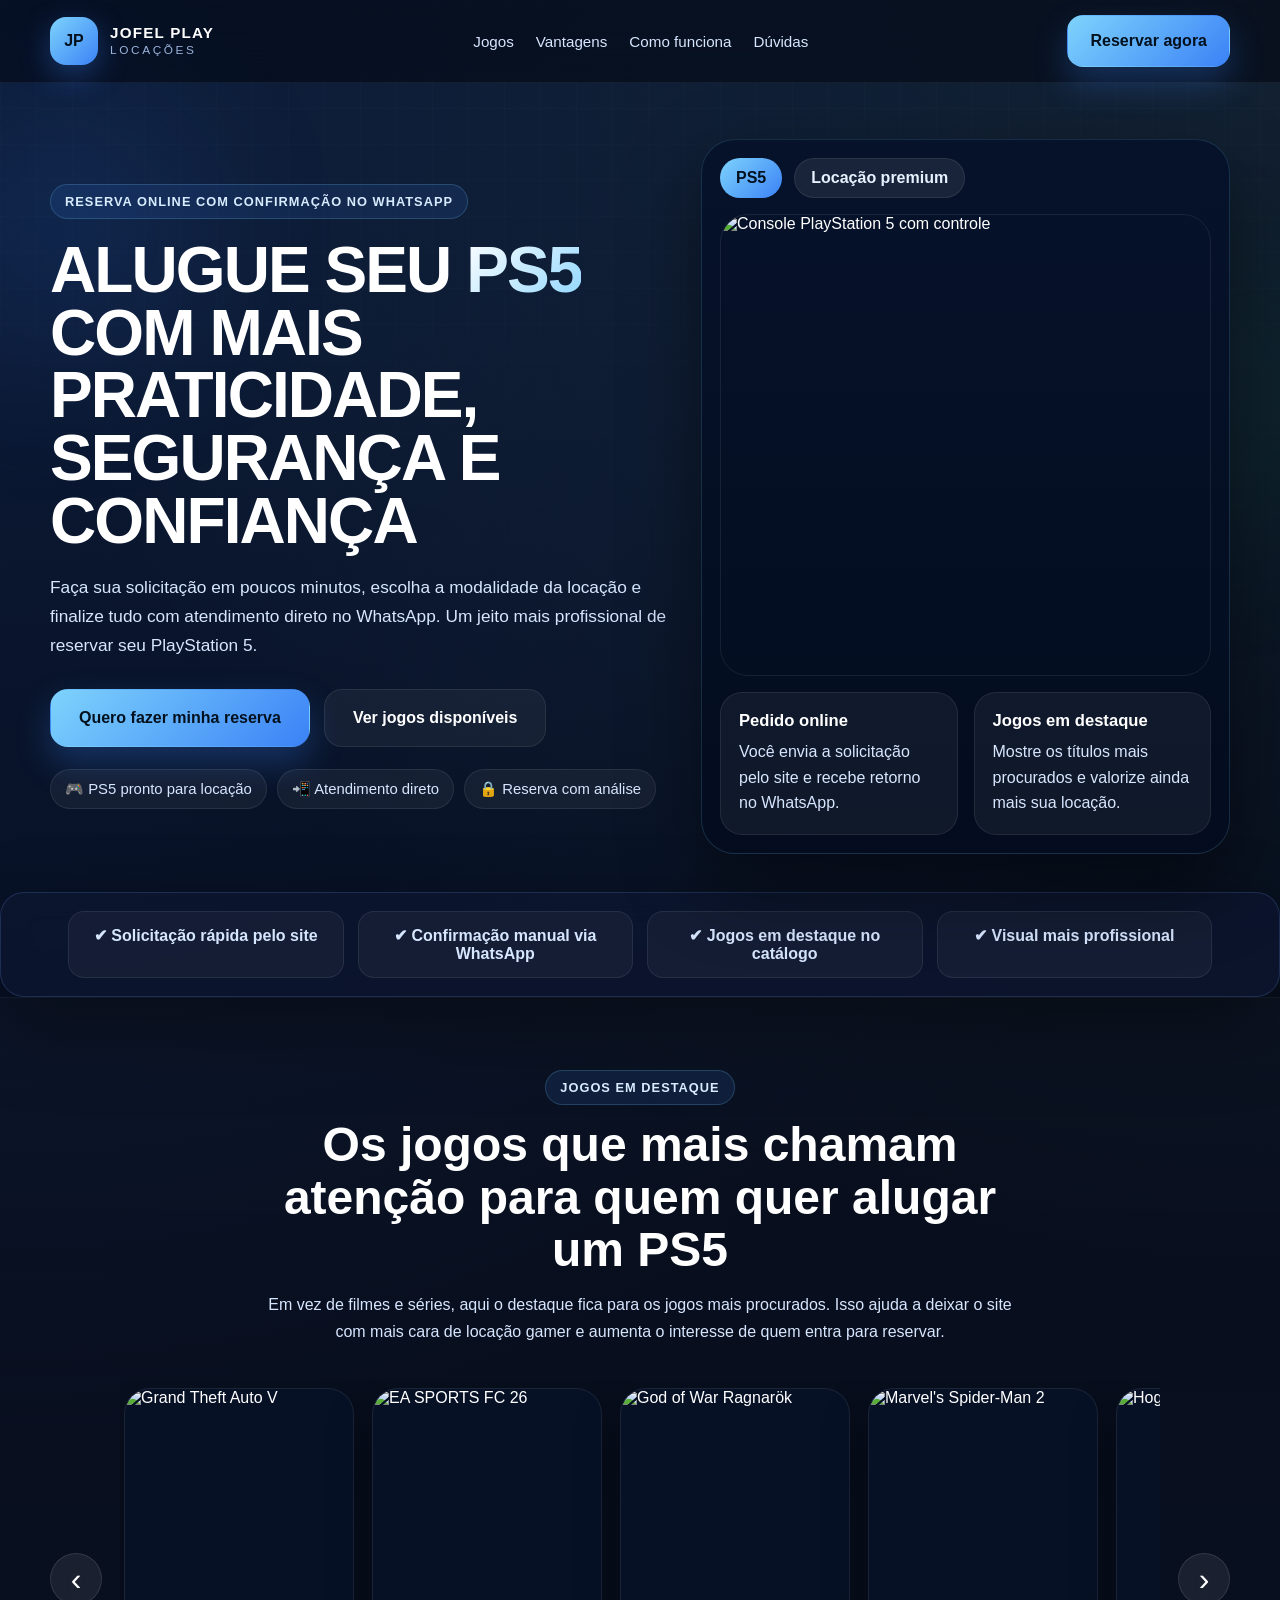
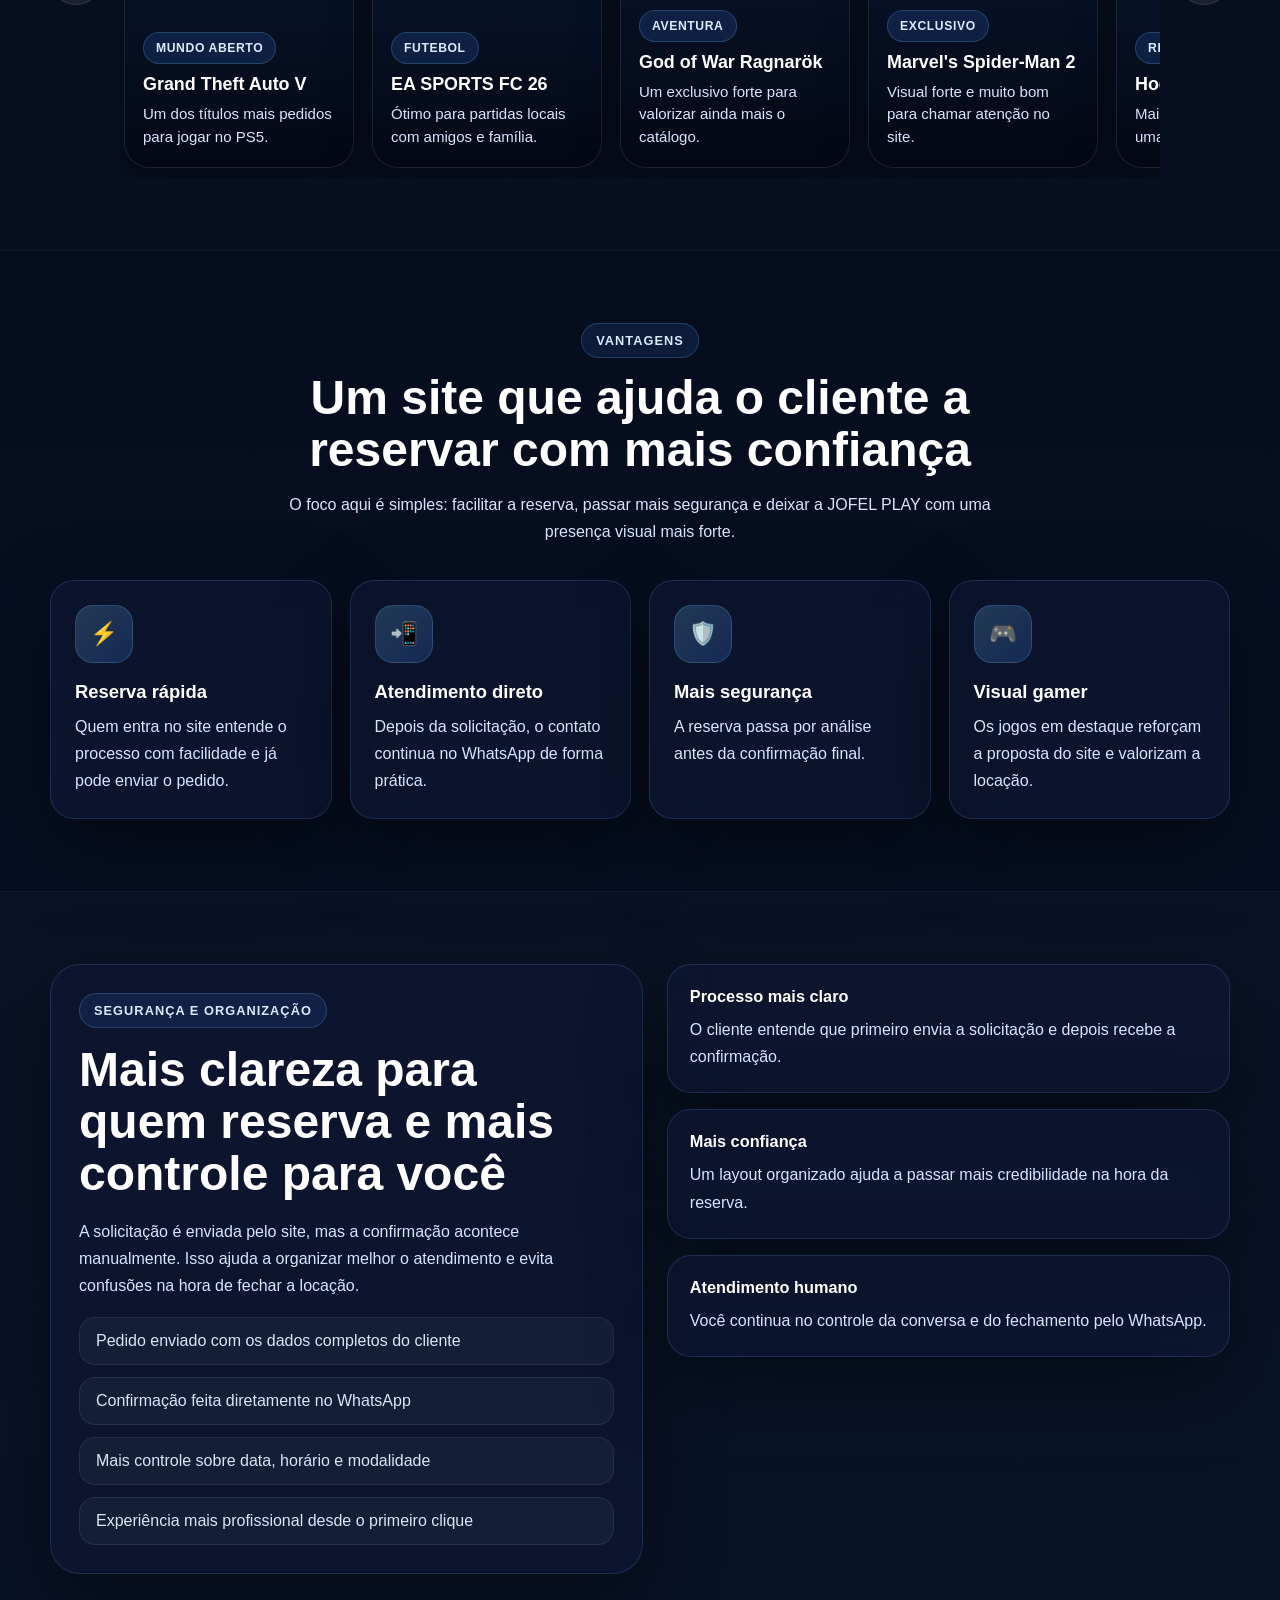
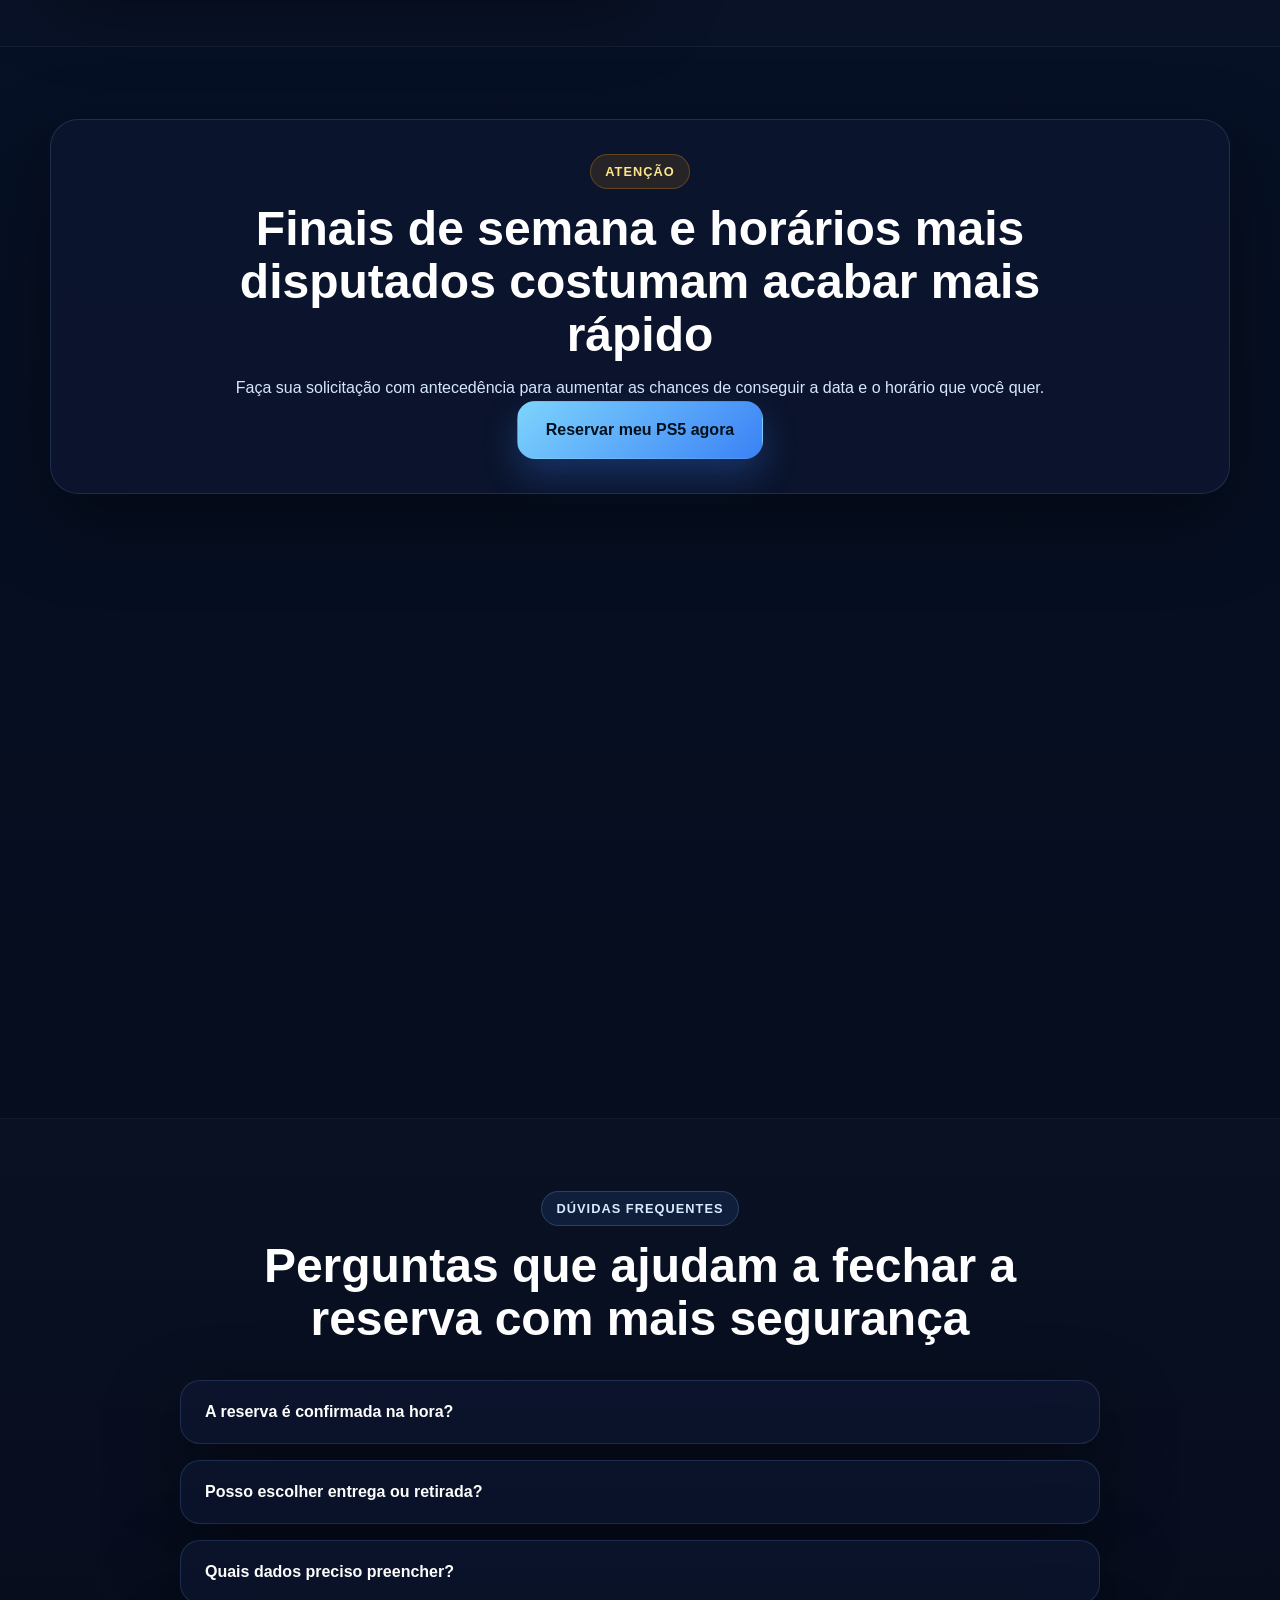
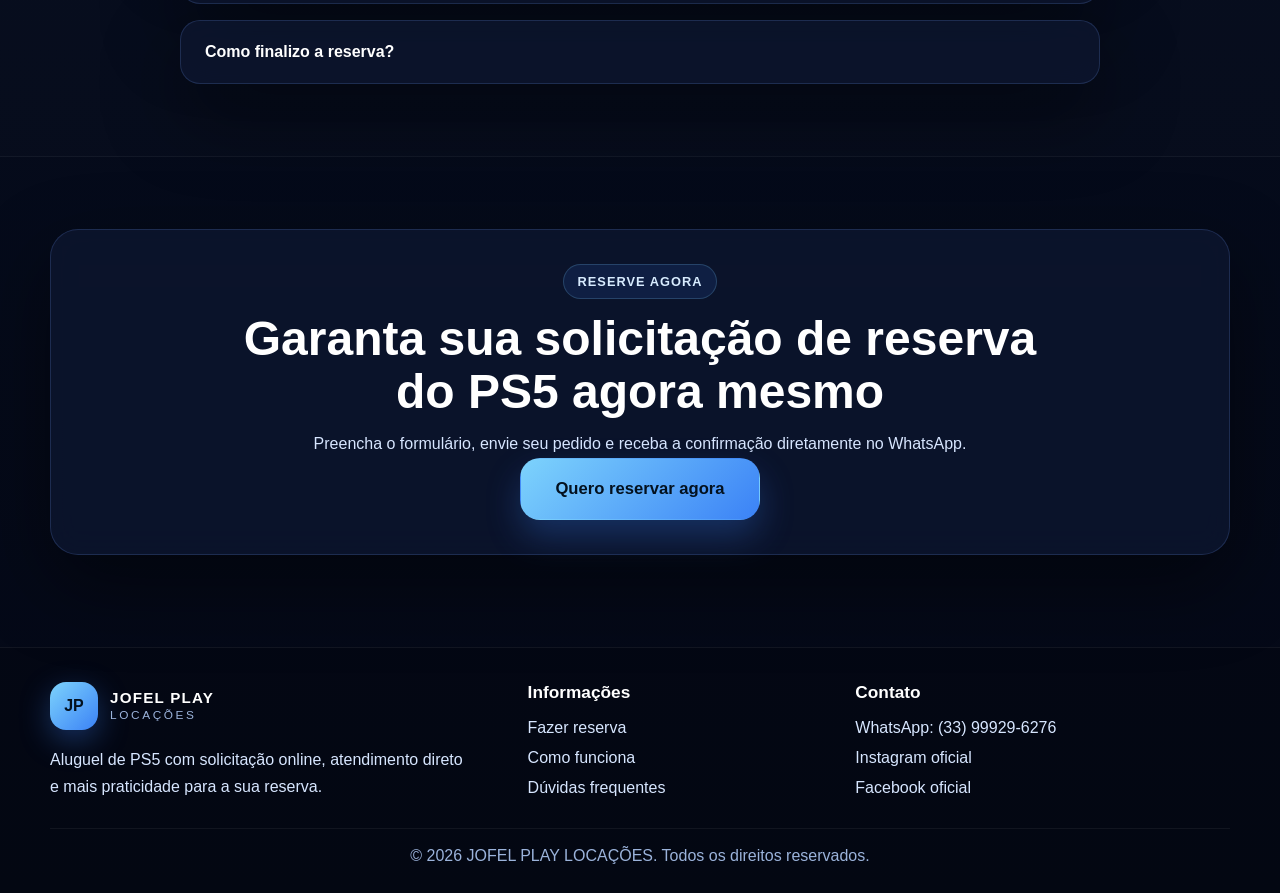
==== index.html @ 32a9d4a8 "Add files via upload" ====
<!DOCTYPE html>
<html lang="pt-BR">
<head>
  <meta charset="UTF-8" />
  <meta name="viewport" content="width=device-width, initial-scale=1.0" />
  <title>JOFEL PLAY LOCAÇÕES | Reserva de PS5</title>
  <meta
    name="description"
    content="Reserve seu PS5 com a JOFEL PLAY LOCAÇÕES. Solicite online, receba confirmação pelo WhatsApp e escolha entre retirada ou entrega."
  />
  <link rel="stylesheet" href="style.css" />
</head>
<body class="site-body">
  <div class="bg-orb orb-1"></div>
  <div class="bg-orb orb-2"></div>
  <div class="bg-grid"></div>

  <header class="topbar">
    <div class="container topbar-inner">
      <a href="index.html" class="brand">
        <span class="brand-badge">JP</span>
        <span class="brand-text">
          <strong>JOFEL PLAY</strong>
          <small>LOCAÇÕES</small>
        </span>
      </a>

      <nav class="nav-desktop">
        <a href="#jogos">Jogos</a>
        <a href="#vantagens">Vantagens</a>
        <a href="#como-funciona">Como funciona</a>
        <a href="#duvidas">Dúvidas</a>
      </nav>

      <a href="reserva.html" class="btn btn-primary">Reservar agora</a>
    </div>
  </header>

  <main>
    <section class="hero-section hero-clean">
      <div class="container hero-grid clean-hero-grid">
        <div class="hero-copy reveal">
          <span class="pill">Reserva online com confirmação no WhatsApp</span>
          <h1>ALUGUE SEU <span>PS5</span> COM MAIS PRATICIDADE, SEGURANÇA E CONFIANÇA</h1>
          <p class="hero-description">
            Faça sua solicitação em poucos minutos, escolha a modalidade da locação e finalize tudo com atendimento direto no WhatsApp.
            Um jeito mais profissional de reservar seu PlayStation 5.
          </p>

          <div class="hero-actions">
            <a href="reserva.html" class="btn btn-primary btn-lg">Quero fazer minha reserva</a>
            <a href="#jogos" class="btn btn-secondary btn-lg">Ver jogos disponíveis</a>
          </div>

          <div class="hero-mini-trust">
            <span>🎮 PS5 pronto para locação</span>
            <span>📲 Atendimento direto</span>
            <span>🔒 Reserva com análise</span>
          </div>
        </div>

        <div class="hero-visual reveal">
          <div class="hero-real-card">
            <div class="hero-real-card-header">
              <span class="hero-chip">PS5</span>
              <span class="hero-chip hero-chip-soft">Locação premium</span>
            </div>

            <div class="hero-real-media">
              <img
                src="https://images.unsplash.com/photo-1606813907291-d86efa9b94db?auto=format&fit=crop&w=1200&q=80"
                alt="Console PlayStation 5 com controle"
              />
            </div>

            <div class="hero-real-footer">
              <div class="mini-info-card">
                <strong>Pedido online</strong>
                <p>Você envia a solicitação pelo site e recebe retorno no WhatsApp.</p>
              </div>
              <div class="mini-info-card">
                <strong>Jogos em destaque</strong>
                <p>Mostre os títulos mais procurados e valorize ainda mais sua locação.</p>
              </div>
            </div>
          </div>
        </div>
      </div>
    </section>

    <section class="trust-bar reveal">
      <div class="container trust-bar-grid">
        <div class="trust-item">✔ Solicitação rápida pelo site</div>
        <div class="trust-item">✔ Confirmação manual via WhatsApp</div>
        <div class="trust-item">✔ Jogos em destaque no catálogo</div>
        <div class="trust-item">✔ Visual mais profissional</div>
      </div>
    </section>

    <section id="jogos" class="section section-dark games-section">
      <div class="container">
        <div class="section-heading reveal catalog-heading">
          <span class="section-tag">Jogos em destaque</span>
          <h2>Os jogos que mais chamam atenção para quem quer alugar um PS5</h2>
          <p>
            Em vez de filmes e séries, aqui o destaque fica para os jogos mais procurados.
            Isso ajuda a deixar o site com mais cara de locação gamer e aumenta o interesse de quem entra para reservar.
          </p>
        </div>

        <div class="games-carousel reveal">
          <button class="carousel-btn prev" type="button" aria-label="Voltar jogos">‹</button>

          <div class="games-track" id="gamesTrack">
            <article class="game-poster-card">
              <img src="https://image.api.playstation.com/vulcan/ap/rnd/202203/1515/3kJiTxldWTL5rv0DuTL6xxv9.jpg" alt="Grand Theft Auto V" />
              <div class="poster-overlay">
                <span class="poster-tag">Mundo aberto</span>
                <h3>Grand Theft Auto V</h3>
                <p>Um dos títulos mais pedidos para jogar no PS5.</p>
              </div>
            </article>

            <article class="game-poster-card">
              <img src="https://image.api.playstation.com/vulcan/ap/rnd/202507/1617/c0de16eeac11db63d8bc70226d53f746cd36845995551211.jpg" alt="EA SPORTS FC 26" />
              <div class="poster-overlay">
                <span class="poster-tag">Futebol</span>
                <h3>EA SPORTS FC 26</h3>
                <p>Ótimo para partidas locais com amigos e família.</p>
              </div>
            </article>

            <article class="game-poster-card">
              <img src="https://image.api.playstation.com/vulcan/ap/rnd/202503/2016/9c66234099a4c6dc39a12c4101746f7dc9d87babbca5efe4.jpg" alt="God of War Ragnarök" />
              <div class="poster-overlay">
                <span class="poster-tag">Aventura</span>
                <h3>God of War Ragnarök</h3>
                <p>Um exclusivo forte para valorizar ainda mais o catálogo.</p>
              </div>
            </article>

            <article class="game-poster-card">
              <img src="https://image.api.playstation.com/vulcan/ap/rnd/202308/0718/21b32023d0332afe6f2fa5ae74d66ceea4fa82212922135a.jpg" alt="Marvel's Spider-Man 2" />
              <div class="poster-overlay">
                <span class="poster-tag">Exclusivo</span>
                <h3>Marvel's Spider-Man 2</h3>
                <p>Visual forte e muito bom para chamar atenção no site.</p>
              </div>
            </article>

            <article class="game-poster-card">
              <img src="https://image.api.playstation.com/vulcan/ap/rnd/202208/0921/XwlZSgRh83BCWcSMIjfTyeoF.jpg" alt="Hogwarts Legacy" />
              <div class="poster-overlay">
                <span class="poster-tag">RPG</span>
                <h3>Hogwarts Legacy</h3>
                <p>Mais variedade para mostrar uma experiência completa.</p>
              </div>
            </article>
          </div>

          <button class="carousel-btn next" type="button" aria-label="Avançar jogos">›</button>
        </div>
      </div>
    </section>

    <section id="vantagens" class="section">
      <div class="container">
        <div class="section-heading reveal">
          <span class="section-tag">Vantagens</span>
          <h2>Um site que ajuda o cliente a reservar com mais confiança</h2>
          <p>
            O foco aqui é simples: facilitar a reserva, passar mais segurança e deixar a JOFEL PLAY com uma presença visual mais forte.
          </p>
        </div>

        <div class="cards-grid four-cols">
          <article class="feature-card reveal">
            <div class="icon-wrap">⚡</div>
            <h3>Reserva rápida</h3>
            <p>Quem entra no site entende o processo com facilidade e já pode enviar o pedido.</p>
          </article>

          <article class="feature-card reveal">
            <div class="icon-wrap">📲</div>
            <h3>Atendimento direto</h3>
            <p>Depois da solicitação, o contato continua no WhatsApp de forma prática.</p>
          </article>

          <article class="feature-card reveal">
            <div class="icon-wrap">🛡️</div>
            <h3>Mais segurança</h3>
            <p>A reserva passa por análise antes da confirmação final.</p>
          </article>

          <article class="feature-card reveal">
            <div class="icon-wrap">🎮</div>
            <h3>Visual gamer</h3>
            <p>Os jogos em destaque reforçam a proposta do site e valorizam a locação.</p>
          </article>
        </div>
      </div>
    </section>

    <section id="seguranca" class="section section-dark">
      <div class="container security-layout">
        <div class="security-copy reveal">
          <span class="section-tag">Segurança e organização</span>
          <h2>Mais clareza para quem reserva e mais controle para você</h2>
          <p>
            A solicitação é enviada pelo site, mas a confirmação acontece manualmente. Isso ajuda a organizar melhor o atendimento e evita confusões na hora de fechar a locação.
          </p>

          <ul class="security-list">
            <li>Pedido enviado com os dados completos do cliente</li>
            <li>Confirmação feita diretamente no WhatsApp</li>
            <li>Mais controle sobre data, horário e modalidade</li>
            <li>Experiência mais profissional desde o primeiro clique</li>
          </ul>
        </div>

        <div class="security-cards reveal">
          <article class="glass-card">
            <strong>Processo mais claro</strong>
            <p>O cliente entende que primeiro envia a solicitação e depois recebe a confirmação.</p>
          </article>

          <article class="glass-card">
            <strong>Mais confiança</strong>
            <p>Um layout organizado ajuda a passar mais credibilidade na hora da reserva.</p>
          </article>

          <article class="glass-card">
            <strong>Atendimento humano</strong>
            <p>Você continua no controle da conversa e do fechamento pelo WhatsApp.</p>
          </article>
        </div>
      </div>
    </section>

    <section class="section">
      <div class="container">
        <div class="urgent-banner reveal">
          <span class="section-tag warning-tag">Atenção</span>
          <h2>Finais de semana e horários mais disputados costumam acabar mais rápido</h2>
          <p>
            Faça sua solicitação com antecedência para aumentar as chances de conseguir a data e o horário que você quer.
          </p>
          <a href="reserva.html" class="btn btn-primary btn-lg">Reservar meu PS5 agora</a>
        </div>
      </div>
    </section>

    <section id="como-funciona" class="section">
      <div class="container">
        <div class="section-heading reveal">
          <span class="section-tag">Como funciona</span>
          <h2>Sua reserva em 4 passos</h2>
          <p>
            Um fluxo simples para o cliente e mais organizado para o seu atendimento.
          </p>
        </div>

        <div class="steps-grid">
          <article class="step-card reveal">
            <span class="step-number">1</span>
            <h3>Preencha a solicitação</h3>
            <p>Informe seus dados, escolha a data e selecione a modalidade da locação.</p>
          </article>

          <article class="step-card reveal">
            <span class="step-number">2</span>
            <h3>Envie pelo site</h3>
            <p>O pedido é preparado com tudo organizado para seguir para o WhatsApp.</p>
          </article>

          <article class="step-card reveal">
            <span class="step-number">3</span>
            <h3>Receba a confirmação</h3>
            <p>A JOFEL PLAY analisa a disponibilidade e confirma os detalhes com você.</p>
          </article>

          <article class="step-card reveal">
            <span class="step-number">4</span>
            <h3>Pronto para jogar</h3>
            <p>Com tudo alinhado, é só combinar a retirada ou entrega e curtir o PS5.</p>
          </article>
        </div>
      </div>
    </section>

    <section id="duvidas" class="section section-dark">
      <div class="container">
        <div class="section-heading reveal">
          <span class="section-tag">Dúvidas frequentes</span>
          <h2>Perguntas que ajudam a fechar a reserva com mais segurança</h2>
        </div>

        <div class="faq-list">
          <details class="faq-item reveal">
            <summary>A reserva é confirmada na hora?</summary>
            <p>Não. Primeiro o pedido é enviado e depois a confirmação é feita pela JOFEL PLAY no WhatsApp.</p>
          </details>

          <details class="faq-item reveal">
            <summary>Posso escolher entrega ou retirada?</summary>
            <p>Sim. Na solicitação você informa a forma de recebimento desejada.</p>
          </details>

          <details class="faq-item reveal">
            <summary>Quais dados preciso preencher?</summary>
            <p>Você informa seus dados para identificação, organização da locação e confirmação do pedido.</p>
          </details>

          <details class="faq-item reveal">
            <summary>Como finalizo a reserva?</summary>
            <p>Depois de enviar o formulário, o atendimento continua pelo WhatsApp para alinhar tudo com você.</p>
          </details>
        </div>
      </div>
    </section>

    <section class="section">
      <div class="container">
        <div class="final-cta reveal">
          <span class="section-tag">Reserve agora</span>
          <h2>Garanta sua solicitação de reserva do PS5 agora mesmo</h2>
          <p>
            Preencha o formulário, envie seu pedido e receba a confirmação diretamente no WhatsApp.
          </p>
          <a href="reserva.html" class="btn btn-primary btn-xl">Quero reservar agora</a>
        </div>
      </div>
    </section>
  </main>

  <footer class="site-footer">
    <div class="container footer-grid">
      <div>
        <a href="index.html" class="brand footer-brand">
          <span class="brand-badge">JP</span>
          <span class="brand-text">
            <strong>JOFEL PLAY</strong>
            <small>LOCAÇÕES</small>
          </span>
        </a>
        <p class="footer-copy">Aluguel de PS5 com solicitação online, atendimento direto e mais praticidade para a sua reserva.</p>
      </div>

      <div>
        <h3>Informações</h3>
        <ul class="footer-links">
          <li><a href="reserva.html">Fazer reserva</a></li>
          <li><a href="#como-funciona">Como funciona</a></li>
          <li><a href="#duvidas">Dúvidas frequentes</a></li>
        </ul>
      </div>

      <div>
        <h3>Contato</h3>
        <ul class="footer-links">
          <li><a href="https://wa.me/5533999296276" target="_blank" rel="noopener noreferrer">WhatsApp: (33) 99929-6276</a></li>
          <li><a href="https://www.instagram.com/jofelplay/" target="_blank" rel="noopener noreferrer">Instagram oficial</a></li>
          <li><a href="https://www.facebook.com/profile.php?id=61575388936324" target="_blank" rel="noopener noreferrer">Facebook oficial</a></li>
        </ul>
      </div>
    </div>

    <div class="container footer-bottom">
      <p>© 2026 JOFEL PLAY LOCAÇÕES. Todos os direitos reservados.</p>
    </div>
  </footer>

  <script src="script.js"></script>
</body>
</html>
---- style.css ----
* {
  margin: 0;
  padding: 0;
  box-sizing: border-box;
}

:root {
  --bg-main: #040816;
  --bg-2: #071126;
  --bg-3: #0d1730;
  --card: rgba(13, 23, 48, 0.78);
  --card-strong: rgba(14, 25, 52, 0.94);
  --card-soft: rgba(255, 255, 255, 0.05);
  --stroke: rgba(115, 163, 255, 0.18);
  --stroke-2: rgba(255, 255, 255, 0.08);
  --text: #ffffff;
  --text-soft: #d7e6ff;
  --text-muted: #9bb3db;
  --blue-1: #7dd3fc;
  --blue-2: #3b82f6;
  --blue-3: #1d4ed8;
  --blue-4: #60a5fa;
  --warning: #f59e0b;
  --success: #22c55e;
  --shadow-lg: 0 30px 80px rgba(0, 0, 0, 0.45);
  --shadow-md: 0 16px 40px rgba(0, 0, 0, 0.32);
  --radius-xl: 30px;
  --radius-lg: 24px;
  --radius-md: 18px;
  --radius-sm: 14px;
  --container: 1180px;
}

html {
  scroll-behavior: smooth;
}

body {
  font-family: Arial, Helvetica, sans-serif;
  color: var(--text);
  background:
    radial-gradient(circle at top left, rgba(59, 130, 246, 0.18), transparent 25%),
    radial-gradient(circle at top right, rgba(125, 211, 252, 0.12), transparent 22%),
    linear-gradient(180deg, #030712 0%, #071126 55%, #040816 100%);
  min-height: 100vh;
  overflow-x: hidden;
}

.site-body {
  position: relative;
}

img {
  max-width: 100%;
  display: block;
}

a {
  text-decoration: none;
  color: inherit;
}

button,
input,
select,
textarea {
  font: inherit;
}

.container {
  width: min(var(--container), calc(100% - 32px));
  margin: 0 auto;
  position: relative;
  z-index: 2;
}

.bg-grid {
  position: fixed;
  inset: 0;
  background-image:
    linear-gradient(rgba(255, 255, 255, 0.02) 1px, transparent 1px),
    linear-gradient(90deg, rgba(255, 255, 255, 0.02) 1px, transparent 1px);
  background-size: 36px 36px;
  mask-image: linear-gradient(180deg, rgba(0, 0, 0, 0.8), transparent);
  pointer-events: none;
  z-index: 0;
}

.bg-orb {
  position: fixed;
  border-radius: 50%;
  filter: blur(90px);
  pointer-events: none;
  z-index: 0;
  opacity: 0.45;
}

.orb-1 {
  width: 260px;
  height: 260px;
  top: 100px;
  left: -70px;
  background: rgba(59, 130, 246, 0.35);
}

.orb-2 {
  width: 300px;
  height: 300px;
  top: 260px;
  right: -80px;
  background: rgba(34, 197, 94, 0.12);
}

.topbar {
  position: sticky;
  top: 0;
  z-index: 40;
  backdrop-filter: blur(18px);
  background: rgba(3, 7, 18, 0.55);
  border-bottom: 1px solid rgba(255, 255, 255, 0.06);
}

.topbar-inner {
  min-height: 82px;
  display: flex;
  align-items: center;
  justify-content: space-between;
  gap: 20px;
}

.brand {
  display: inline-flex;
  align-items: center;
  gap: 12px;
}

.brand-badge {
  width: 48px;
  height: 48px;
  border-radius: 16px;
  display: grid;
  place-items: center;
  font-weight: 900;
  color: #03111f;
  background: linear-gradient(135deg, var(--blue-1), var(--blue-2));
  box-shadow: 0 10px 30px rgba(59, 130, 246, 0.35);
}

.brand-text {
  display: flex;
  flex-direction: column;
  line-height: 1;
}

.brand-text strong {
  font-size: 0.95rem;
  letter-spacing: 0.08em;
}

.brand-text small {
  font-size: 0.74rem;
  letter-spacing: 0.22em;
  color: var(--text-muted);
  margin-top: 5px;
}

.nav-desktop {
  display: flex;
  gap: 22px;
  align-items: center;
}

.nav-desktop a {
  color: var(--text-soft);
  font-size: 0.95rem;
  transition: 0.25s ease;
}

.nav-desktop a:hover {
  color: #fff;
}

.btn {
  min-height: 52px;
  padding: 14px 22px;
  border-radius: 16px;
  display: inline-flex;
  align-items: center;
  justify-content: center;
  gap: 10px;
  font-weight: 800;
  border: 1px solid transparent;
  transition: 0.25s ease;
  cursor: pointer;
}

.btn:hover {
  transform: translateY(-2px);
}

.btn-primary {
  color: #03111f;
  background: linear-gradient(135deg, var(--blue-1), var(--blue-2));
  box-shadow: 0 16px 34px rgba(59, 130, 246, 0.28);
}

.btn-secondary {
  color: var(--text);
  background: rgba(255, 255, 255, 0.05);
  border-color: rgba(255, 255, 255, 0.08);
}

.btn-lg {
  min-height: 58px;
  padding: 16px 28px;
  border-radius: 18px;
  font-size: 1rem;
}

.btn-xl {
  min-height: 62px;
  padding: 18px 34px;
  border-radius: 20px;
  font-size: 1.04rem;
}

.hero-section {
  padding: 54px 0 26px;
}

.hero-grid {
  display: grid;
  grid-template-columns: 1.08fr 0.92fr;
  gap: 30px;
  align-items: center;
}

.pill,
.section-tag {
  display: inline-flex;
  align-items: center;
  justify-content: center;
  width: fit-content;
  padding: 9px 14px;
  border-radius: 999px;
  font-size: 0.8rem;
  font-weight: 800;
  letter-spacing: 0.08em;
  text-transform: uppercase;
  color: #d8ecff;
  background: rgba(59, 130, 246, 0.12);
  border: 1px solid rgba(125, 211, 252, 0.2);
}

.warning-tag {
  background: rgba(245, 158, 11, 0.12);
  border-color: rgba(245, 158, 11, 0.28);
  color: #fde68a;
}

.hero-copy h1 {
  font-size: clamp(2.4rem, 5vw, 4.6rem);
  line-height: 0.98;
  font-weight: 900;
  letter-spacing: -0.03em;
  margin-top: 20px;
}

.hero-copy h1 span {
  background: linear-gradient(135deg, #ffffff, #8fd6ff);
  -webkit-background-clip: text;
  -webkit-text-fill-color: transparent;
  background-clip: text;
}

.hero-description {
  font-size: 1.08rem;
  line-height: 1.7;
  color: var(--text-soft);
  margin-top: 20px;
  max-width: 640px;
}

.hero-highlights {
  margin-top: 26px;
  display: grid;
  grid-template-columns: repeat(2, 1fr);
  gap: 16px;
}

.highlight-card,
.glass-card,
.feature-card,
.step-card,
.proof-card,
.reserve-form-card,
.reserve-note,
.security-copy,
.final-cta,
.urgent-banner,
.faq-item,
.trust-bar,
.hero-frame,
.reserve-copy {
  background: var(--card);
  border: 1px solid var(--stroke);
  box-shadow: var(--shadow-lg);
  backdrop-filter: blur(16px);
}

.highlight-card {
  padding: 18px;
  border-radius: var(--radius-md);
}

.highlight-card strong {
  display: block;
  margin-bottom: 8px;
  font-size: 1rem;
}

.highlight-card p {
  color: var(--text-muted);
  line-height: 1.55;
}

.hero-actions {
  margin-top: 28px;
  display: flex;
  gap: 14px;
  flex-wrap: wrap;
}

.hero-mini-trust {
  margin-top: 22px;
  display: flex;
  flex-wrap: wrap;
  gap: 10px;
}

.hero-mini-trust span {
  padding: 10px 14px;
  border-radius: 999px;
  color: var(--text-soft);
  background: rgba(255, 255, 255, 0.05);
  border: 1px solid var(--stroke-2);
  font-size: 0.93rem;
}

.hero-frame {
  position: relative;
  border-radius: 30px;
  overflow: hidden;
  padding: 16px;
}

.hero-frame img {
  width: 100%;
  height: 560px;
  object-fit: cover;
  border-radius: 24px;
  border: 1px solid rgba(255, 255, 255, 0.08);
}

.hero-badge-floating {
  position: absolute;
  top: 28px;
  left: 28px;
  z-index: 2;
  padding: 12px 18px;
  border-radius: 999px;
  background: linear-gradient(135deg, rgba(125, 211, 252, 0.95), rgba(59, 130, 246, 0.95));
  color: #04111f;
  font-weight: 900;
  box-shadow: 0 14px 30px rgba(59, 130, 246, 0.4);
}

.hero-info-box {
  position: absolute;
  z-index: 2;
  width: 240px;
  padding: 16px;
  border-radius: 18px;
  background: rgba(4, 10, 24, 0.82);
  border: 1px solid rgba(255, 255, 255, 0.08);
  backdrop-filter: blur(14px);
  box-shadow: var(--shadow-md);
}

.hero-info-box strong {
  display: block;
  margin-bottom: 8px;
}

.hero-info-box p {
  color: var(--text-muted);
  line-height: 1.5;
  font-size: 0.94rem;
}

.hero-info-top {
  top: 90px;
  right: 30px;
}

.hero-info-bottom {
  left: 30px;
  bottom: 30px;
}

.trust-bar {
  margin: 12px auto 0;
  border-radius: 24px;
  overflow: hidden;
}

.trust-bar-grid {
  padding: 18px;
  display: grid;
  grid-template-columns: repeat(4, 1fr);
  gap: 14px;
}

.trust-item {
  text-align: center;
  padding: 14px;
  border-radius: 16px;
  color: var(--text-soft);
  background: rgba(255, 255, 255, 0.04);
  border: 1px solid var(--stroke-2);
  font-weight: 700;
}

.section {
  padding: 72px 0;
  position: relative;
  z-index: 2;
}

.section-dark {
  background: linear-gradient(180deg, rgba(255,255,255,0.02), rgba(255,255,255,0.01));
  border-top: 1px solid rgba(255,255,255,0.04);
  border-bottom: 1px solid rgba(255,255,255,0.04);
}

.section-heading {
  text-align: center;
  max-width: 760px;
  margin: 0 auto 34px;
}

.section-heading h2 {
  font-size: clamp(1.9rem, 4vw, 3rem);
  line-height: 1.1;
  margin-top: 14px;
}

.section-heading p {
  margin-top: 14px;
  color: var(--text-soft);
  line-height: 1.7;
}

.cards-grid {
  display: grid;
  gap: 18px;
}

.four-cols {
  grid-template-columns: repeat(4, 1fr);
}

.feature-card {
  padding: 24px;
  border-radius: var(--radius-lg);
}

.icon-wrap {
  width: 58px;
  height: 58px;
  border-radius: 18px;
  display: grid;
  place-items: center;
  font-size: 1.4rem;
  margin-bottom: 18px;
  background: linear-gradient(135deg, rgba(125,211,252,0.2), rgba(59,130,246,0.2));
  border: 1px solid rgba(125, 211, 252, 0.18);
}

.feature-card h3,
.step-card h3,
.proof-card h3,
.reserve-note h3,
.form-top h2 {
  font-size: 1.15rem;
  margin-bottom: 10px;
}

.feature-card p,
.step-card p,
.proof-card p,
.security-copy p,
.reserve-note li,
.reserve-copy p,
.form-top p,
.faq-item p,
.final-cta p,
.urgent-banner p,
.glass-card p {
  color: var(--text-soft);
  line-height: 1.7;
}

.security-layout {
  display: grid;
  grid-template-columns: 1fr 0.95fr;
  gap: 24px;
  align-items: start;
}

.security-copy {
  padding: 28px;
  border-radius: var(--radius-xl);
}

.security-copy h2 {
  font-size: clamp(2rem, 4vw, 3rem);
  line-height: 1.08;
  margin-top: 16px;
  margin-bottom: 18px;
}

.security-list {
  margin-top: 18px;
  list-style: none;
  display: grid;
  gap: 12px;
}

.security-list li {
  padding: 14px 16px;
  border-radius: 16px;
  background: rgba(255,255,255,0.04);
  border: 1px solid var(--stroke-2);
  color: var(--text-soft);
}

.security-cards {
  display: grid;
  gap: 16px;
}

.glass-card {
  padding: 22px;
  border-radius: var(--radius-lg);
}

.glass-card strong {
  display: block;
  margin-bottom: 10px;
  font-size: 1.02rem;
}

.urgent-banner,
.final-cta {
  padding: 34px 26px;
  border-radius: 28px;
  text-align: center;
}

.urgent-banner h2,
.final-cta h2 {
  font-size: clamp(1.9rem, 4vw, 3rem);
  line-height: 1.1;
  margin: 14px auto 12px;
  max-width: 840px;
}

.steps-grid {
  display: grid;
  grid-template-columns: repeat(4, 1fr);
  gap: 18px;
}

.step-card {
  padding: 24px;
  border-radius: var(--radius-lg);
}

.step-number {
  width: 52px;
  height: 52px;
  display: inline-flex;
  align-items: center;
  justify-content: center;
  border-radius: 50%;
  margin-bottom: 16px;
  font-weight: 900;
  color: #04111f;
  background: linear-gradient(135deg, var(--blue-1), var(--blue-2));
  box-shadow: 0 10px 24px rgba(59, 130, 246, 0.32);
}

.proof-grid {
  display: grid;
  grid-template-columns: repeat(3, 1fr);
  gap: 18px;
}

.proof-card {
  padding: 24px;
  border-radius: var(--radius-lg);
}

.faq-list {
  display: grid;
  gap: 16px;
  max-width: 920px;
  margin: 0 auto;
}

.faq-item {
  border-radius: 20px;
  padding: 0;
  overflow: hidden;
}

.faq-item summary {
  list-style: none;
  cursor: pointer;
  padding: 22px 24px;
  font-weight: 800;
  color: #fff;
  position: relative;
}

.faq-item summary::-webkit-details-marker {
  display: none;
}

.faq-item p {
  padding: 0 24px 22px;
}

.reserve-main {
  padding-top: 40px;
}

.reserve-layout {
  display: grid;
  grid-template-columns: 0.9fr 1.1fr;
  gap: 24px;
  align-items: start;
}

.reserve-copy {
  padding: 28px;
  border-radius: 28px;
  position: sticky;
  top: 104px;
}

.reserve-copy h1 {
  font-size: clamp(2rem, 4vw, 3.2rem);
  line-height: 1.06;
  margin-top: 16px;
  margin-bottom: 14px;
}

.reserve-benefits {
  margin-top: 24px;
  display: grid;
  gap: 14px;
}

.reserve-note {
  margin-top: 22px;
  padding: 22px;
  border-radius: 22px;
}

.reserve-note ul {
  padding-left: 20px;
  margin-top: 10px;
}

.reserve-note li + li {
  margin-top: 8px;
}

.reserve-form-card {
  padding: 24px;
  border-radius: 28px;
}

.form-top {
  margin-bottom: 18px;
}

.form-top h2 {
  font-size: 1.5rem;
  margin-top: 12px;
}

.reserve-form {
  width: 100%;
}

.form-block + .form-block {
  margin-top: 20px;
}

.form-block {
  padding: 18px;
  border-radius: 22px;
  background: rgba(255,255,255,0.03);
  border: 1px solid var(--stroke-2);
}

.form-block h3 {
  margin-bottom: 16px;
  font-size: 1.06rem;
}

.form-grid {
  display: grid;
  grid-template-columns: repeat(2, 1fr);
  gap: 16px;
}

.form-group {
  display: flex;
  flex-direction: column;
}

.form-group.full {
  grid-column: 1 / -1;
}

.form-group label {
  margin-bottom: 9px;
  font-weight: 700;
  color: #d8e8ff;
}

.form-group input,
.form-group select,
.form-group textarea {
  width: 100%;
  border: 1px solid rgba(125, 211, 252, 0.12);
  background: rgba(255, 255, 255, 0.06);
  color: #ffffff;
  border-radius: 16px;
  padding: 15px 16px;
  outline: none;
  transition: 0.2s ease;
}

.form-group input::placeholder,
.form-group textarea::placeholder {
  color: #a9bfdc;
}

.form-group input:focus,
.form-group select:focus,
.form-group textarea:focus {
  border-color: rgba(125, 211, 252, 0.5);
  box-shadow: 0 0 0 4px rgba(125, 211, 252, 0.09);
}

.form-group select option {
  color: #000;
}

.summary-panel {
  margin-top: 20px;
  padding: 20px;
  border-radius: 20px;
  background: linear-gradient(180deg, rgba(59,130,246,0.12), rgba(125,211,252,0.05));
  border: 1px dashed rgba(125, 211, 252, 0.3);
}

.summary-panel h3 {
  margin-bottom: 10px;
}

.summary-panel p {
  color: var(--text-soft);
  line-height: 1.7;
}

.checks {
  margin-top: 20px;
  display: grid;
  gap: 12px;
}

.check-item {
  display: flex;
  align-items: flex-start;
  gap: 10px;
  color: var(--text-soft);
  line-height: 1.5;
}

.check-item input {
  margin-top: 4px;
  transform: scale(1.12);
}

.form-actions {
  margin-top: 24px;
  display: flex;
  flex-wrap: wrap;
  gap: 14px;
}

.submit-btn {
  border: 0;
}

.success-message {
  margin-top: 18px;
  padding: 18px;
  border-radius: 18px;
  background: rgba(34, 197, 94, 0.14);
  border: 1px solid rgba(34, 197, 94, 0.26);
  color: #d9ffe6;
  font-weight: 700;
  line-height: 1.6;
}

.reveal {
  opacity: 0;
  transform: translateY(22px);
  transition: opacity 0.7s ease, transform 0.7s ease;
}

.reveal.visible {
  opacity: 1;
  transform: translateY(0);
}

@media (max-width: 1120px) {
  .hero-grid,
  .security-layout,
  .reserve-layout {
    grid-template-columns: 1fr;
  }

  .hero-frame img {
    height: 460px;
  }

  .reserve-copy {
    position: static;
  }

  .four-cols {
    grid-template-columns: repeat(2, 1fr);
  }

  .steps-grid {
    grid-template-columns: repeat(2, 1fr);
  }

  .proof-grid,
  .trust-bar-grid {
    grid-template-columns: repeat(2, 1fr);
  }
}

@media (max-width: 820px) {
  .nav-desktop {
    display: none;
  }

  .hero-highlights,
  .form-grid,
  .four-cols,
  .steps-grid,
  .proof-grid,
  .trust-bar-grid {
    grid-template-columns: 1fr;
  }

  .topbar-inner {
    min-height: 76px;
  }

  .hero-frame img {
    height: 340px;
  }

  .hero-info-top,
  .hero-info-bottom {
    position: static;
    width: 100%;
    margin-top: 12px;
  }

  .hero-frame {
    padding: 14px;
  }

  .hero-badge-floating {
    top: 22px;
    left: 22px;
    font-size: 0.92rem;
  }

  .section,
  .hero-section {
    padding: 56px 0;
  }
}

@media (max-width: 560px) {
  .container {
    width: min(var(--container), calc(100% - 20px));
  }

  .topbar-inner {
    gap: 12px;
  }

  .brand-badge {
    width: 42px;
    height: 42px;
    border-radius: 14px;
  }

  .brand-text strong {
    font-size: 0.88rem;
  }

  .brand-text small {
    font-size: 0.68rem;
  }

  .btn,
  .btn-lg,
  .btn-xl {
    width: 100%;
  }

  .hero-copy h1 {
    font-size: 2.05rem;
  }

  .hero-description,
  .section-heading p,
  .feature-card p,
  .step-card p,
  .proof-card p,
  .reserve-copy p,
  .security-copy p,
  .faq-item p,
  .urgent-banner p,
  .final-cta p {
    font-size: 0.96rem;
  }

  .hero-actions,
  .form-actions {
    flex-direction: column;
  }

  .feature-card,
  .step-card,
  .proof-card,
  .security-copy,
  .reserve-copy,
  .reserve-form-card,
  .urgent-banner,
  .final-cta {
    padding: 20px;
  }

  .form-block {
    padding: 16px;
  }

  .faq-item summary {
    padding: 18px 18px;
  }

  .faq-item p {
    padding: 0 18px 18px;
  }
}
/* ===== NOVA HERO ===== */
.hero-clean {
  padding-top: 56px;
}

.clean-hero-grid {
  align-items: center;
}

.hero-real-card {
  background: linear-gradient(180deg, rgba(6, 18, 42, 0.96), rgba(4, 12, 30, 0.94));
  border: 1px solid rgba(125, 211, 252, 0.16);
  border-radius: 34px;
  box-shadow: var(--shadow-lg);
  overflow: hidden;
  padding: 18px;
}

.hero-real-card-header {
  display: flex;
  gap: 12px;
  flex-wrap: wrap;
  margin-bottom: 16px;
}

.hero-chip {
  display: inline-flex;
  align-items: center;
  justify-content: center;
  padding: 10px 16px;
  border-radius: 999px;
  background: linear-gradient(135deg, var(--blue-1), var(--blue-2));
  color: #03111f;
  font-weight: 900;
}

.hero-chip-soft {
  background: rgba(255, 255, 255, 0.08);
  color: #e7f1ff;
  border: 1px solid rgba(255, 255, 255, 0.08);
}

.hero-real-media {
  border-radius: 28px;
  overflow: hidden;
  border: 1px solid rgba(255, 255, 255, 0.08);
  min-height: 460px;
}

.hero-real-media img {
  width: 100%;
  height: 460px;
  object-fit: cover;
}

.hero-real-footer {
  display: grid;
  grid-template-columns: repeat(2, 1fr);
  gap: 16px;
  margin-top: 16px;
}

.mini-info-card {
  padding: 18px;
  border-radius: 22px;
  background: rgba(255, 255, 255, 0.05);
  border: 1px solid rgba(255, 255, 255, 0.08);
}

.mini-info-card strong {
  display: block;
  margin-bottom: 8px;
  font-size: 1.04rem;
}

.mini-info-card p {
  color: var(--text-soft);
  line-height: 1.6;
}

/* ===== CARROSSEL ===== */
.games-section {
  overflow: hidden;
}

.games-carousel {
  position: relative;
  display: flex;
  align-items: center;
  gap: 18px;
}

.games-track {
  display: grid;
  grid-auto-flow: column;
  grid-auto-columns: minmax(230px, 230px);
  gap: 18px;
  overflow-x: auto;
  scroll-behavior: smooth;
  scrollbar-width: none;
  padding: 8px 4px 10px;
}

.games-track::-webkit-scrollbar {
  display: none;
}

.game-poster-card {
  position: relative;
  height: 380px;
  border-radius: 26px;
  overflow: hidden;
  box-shadow: 0 18px 44px rgba(0, 0, 0, 0.35);
  border: 1px solid rgba(255, 255, 255, 0.08);
  background: #071126;
  flex: 0 0 auto;
}

.game-poster-card img {
  width: 100%;
  height: 100%;
  object-fit: cover;
  transition: transform 0.35s ease;
}

.game-poster-card:hover img {
  transform: scale(1.05);
}

.poster-overlay {
  position: absolute;
  inset: auto 0 0 0;
  padding: 18px;
  background: linear-gradient(180deg, transparent 0%, rgba(3, 7, 18, 0.12) 8%, rgba(3, 7, 18, 0.92) 100%);
}

.poster-tag {
  display: inline-flex;
  padding: 8px 12px;
  border-radius: 999px;
  margin-bottom: 10px;
  font-size: 0.76rem;
  font-weight: 800;
  letter-spacing: 0.05em;
  text-transform: uppercase;
  color: #d8ecff;
  background: rgba(59, 130, 246, 0.16);
  border: 1px solid rgba(125, 211, 252, 0.2);
}

.poster-overlay h3 {
  font-size: 1.12rem;
  margin-bottom: 8px;
}

.poster-overlay p {
  font-size: 0.94rem;
  line-height: 1.5;
  color: #d7e6ff;
}

.carousel-btn {
  width: 52px;
  height: 52px;
  flex: 0 0 auto;
  border: 0;
  border-radius: 50%;
  cursor: pointer;
  font-size: 2rem;
  line-height: 1;
  color: #fff;
  background: rgba(255, 255, 255, 0.08);
  border: 1px solid rgba(255, 255, 255, 0.1);
  backdrop-filter: blur(10px);
}

.carousel-btn:hover {
  background: rgba(59, 130, 246, 0.18);
}

/* ===== FOOTER ===== */
.site-footer {
  margin-top: 20px;
  padding-top: 34px;
  border-top: 1px solid rgba(255, 255, 255, 0.06);
  background: rgba(0, 0, 0, 0.18);
}

.footer-grid {
  display: grid;
  grid-template-columns: 1.2fr 0.8fr 1fr;
  gap: 28px;
  padding-bottom: 28px;
}

.footer-brand {
  margin-bottom: 16px;
}

.footer-copy {
  max-width: 420px;
  color: var(--text-soft);
  line-height: 1.7;
}

.site-footer h3 {
  font-size: 1.08rem;
  margin-bottom: 16px;
}

.footer-links {
  list-style: none;
  display: grid;
  gap: 12px;
}

.footer-links a {
  color: var(--text-soft);
}

.footer-links a:hover {
  color: #fff;
}

.footer-bottom {
  padding: 18px 0 28px;
  border-top: 1px solid rgba(255, 255, 255, 0.06);
}

.footer-bottom p {
  text-align: center;
  color: var(--text-muted);
}

@media (max-width: 1120px) {
  .hero-real-footer,
  .footer-grid {
    grid-template-columns: 1fr;
  }
}

@media (max-width: 820px) {
  .games-carousel {
    gap: 10px;
  }

  .games-track {
    grid-auto-columns: minmax(200px, 200px);
  }

  .game-poster-card {
    height: 340px;
  }

  .carousel-btn {
    width: 44px;
    height: 44px;
    font-size: 1.6rem;
  }
}

@media (max-width: 560px) {
  .hero-real-media,
  .hero-real-media img {
    min-height: 300px;
    height: 300px;
  }

  .games-carousel {
    align-items: stretch;
  }

  .games-track {
    grid-auto-columns: minmax(180px, 180px);
  }

  .game-poster-card {
    height: 300px;
    border-radius: 20px;
  }

  .carousel-btn {
    display: none;
  }
}
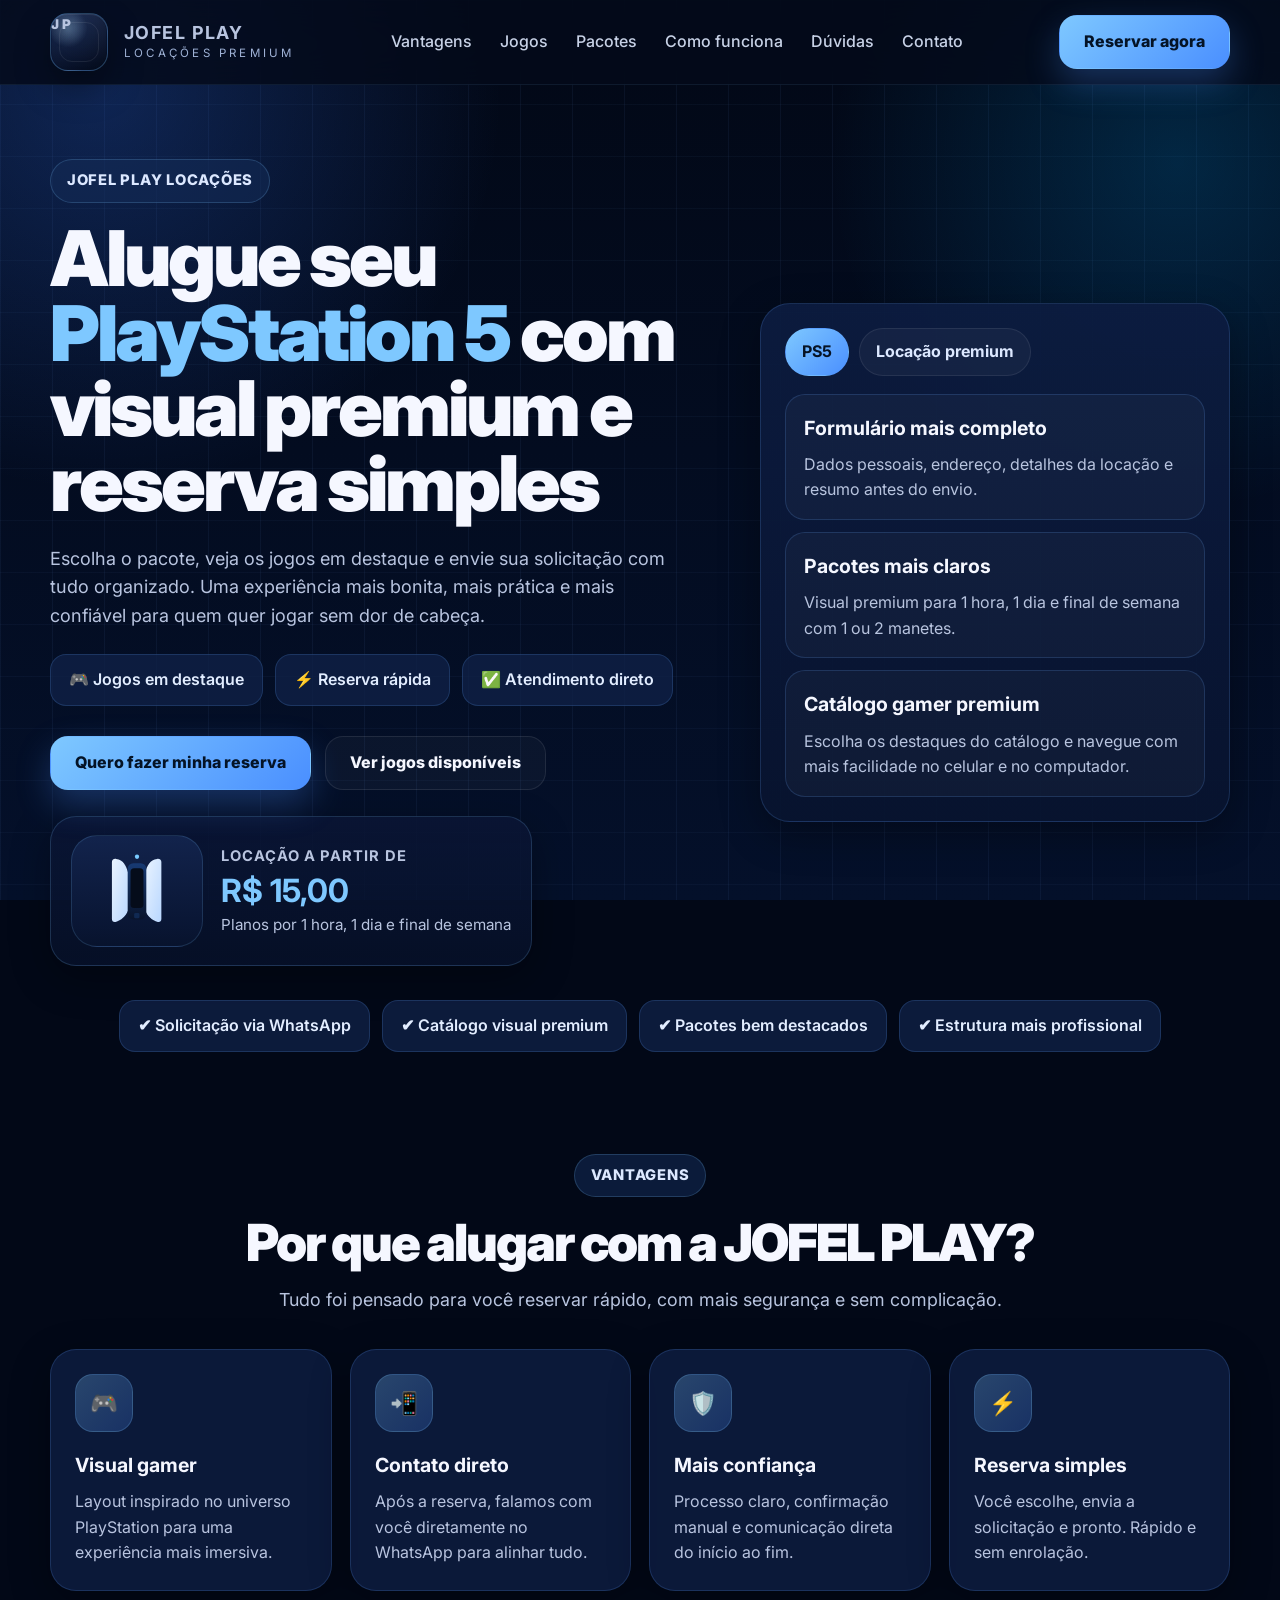
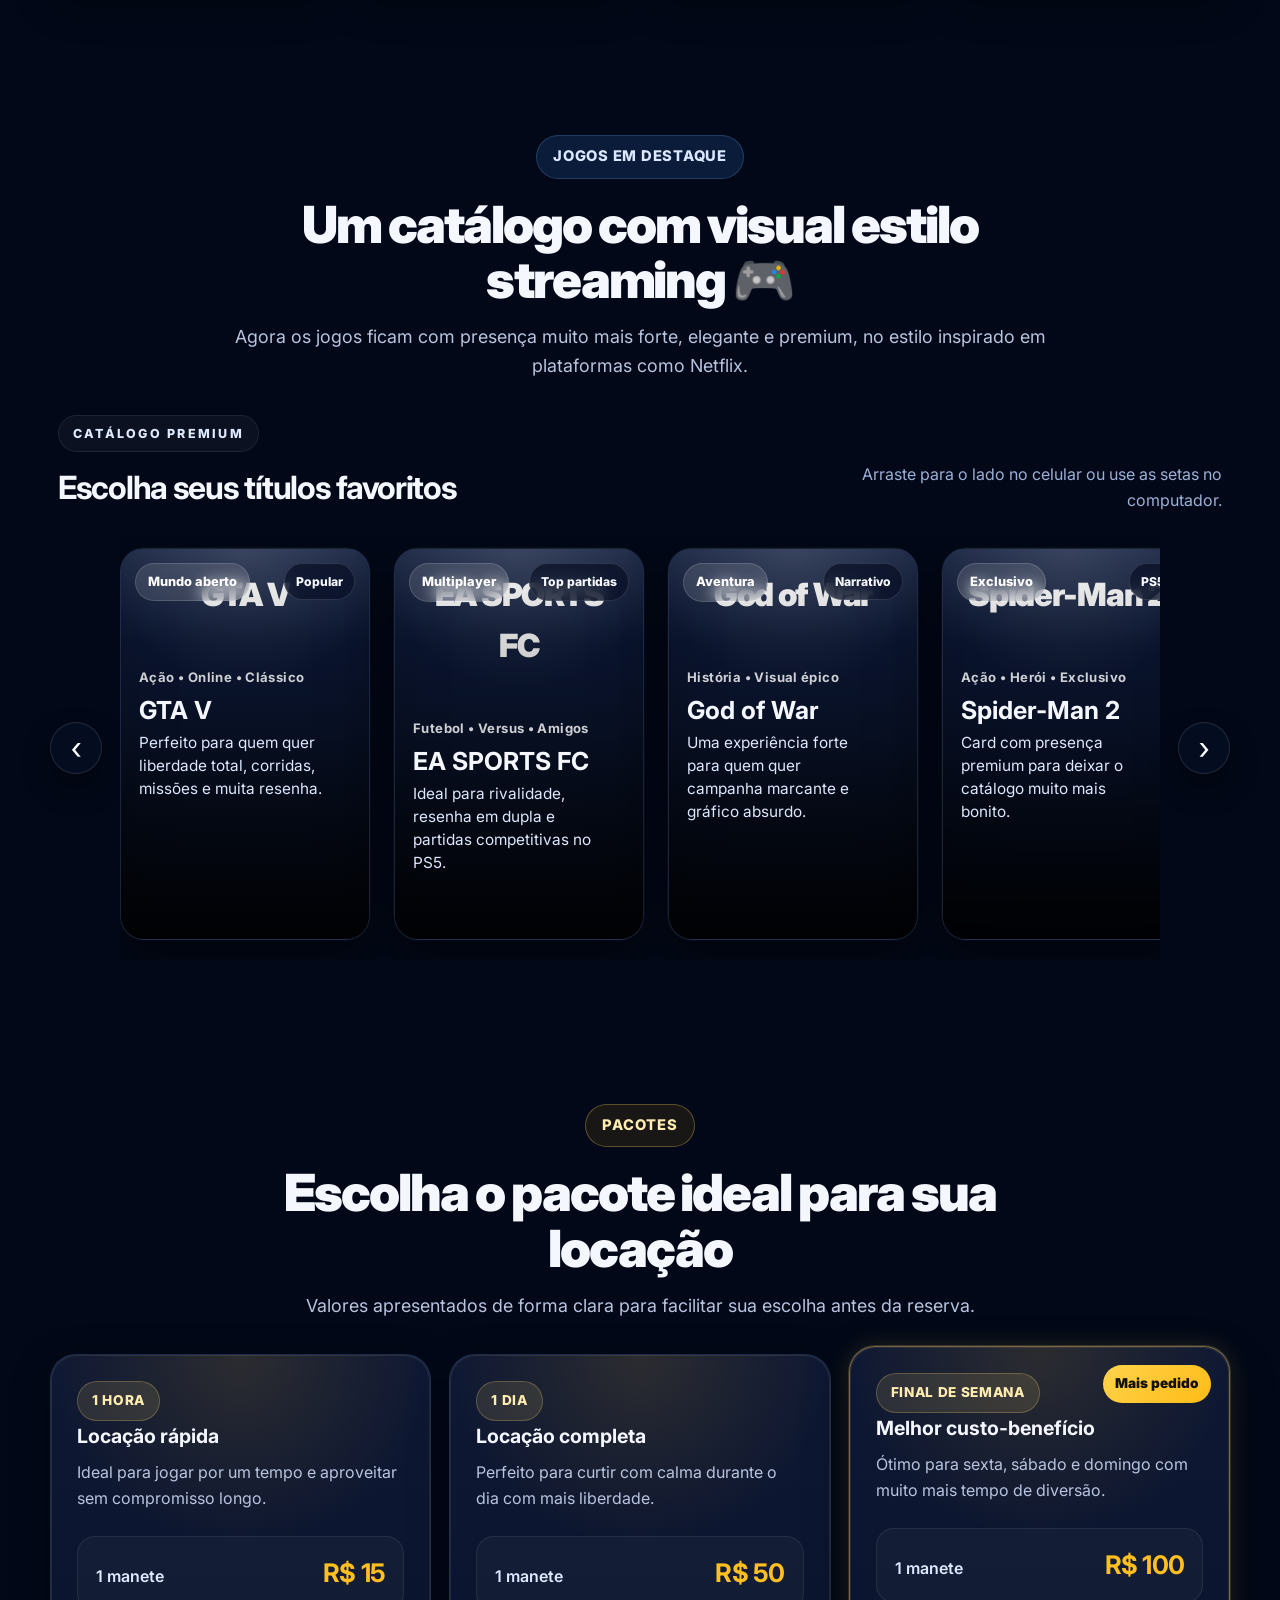
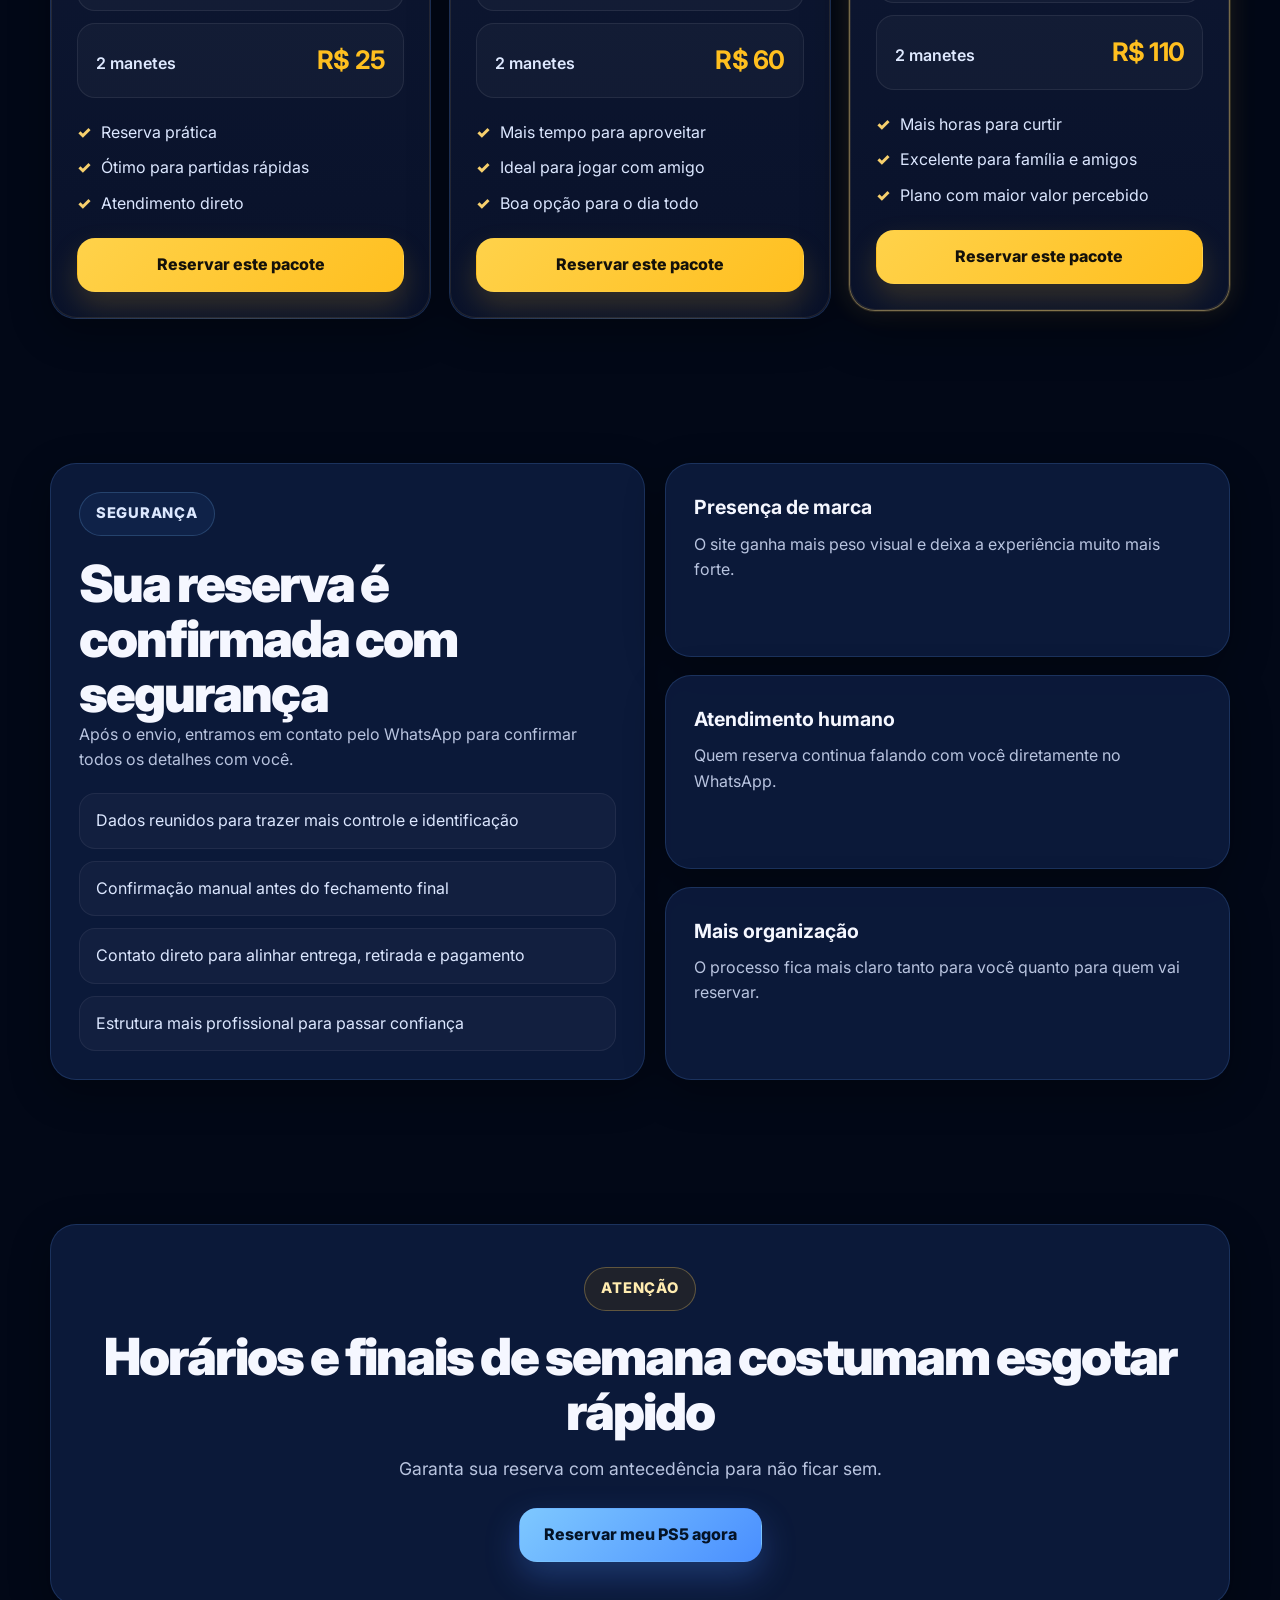
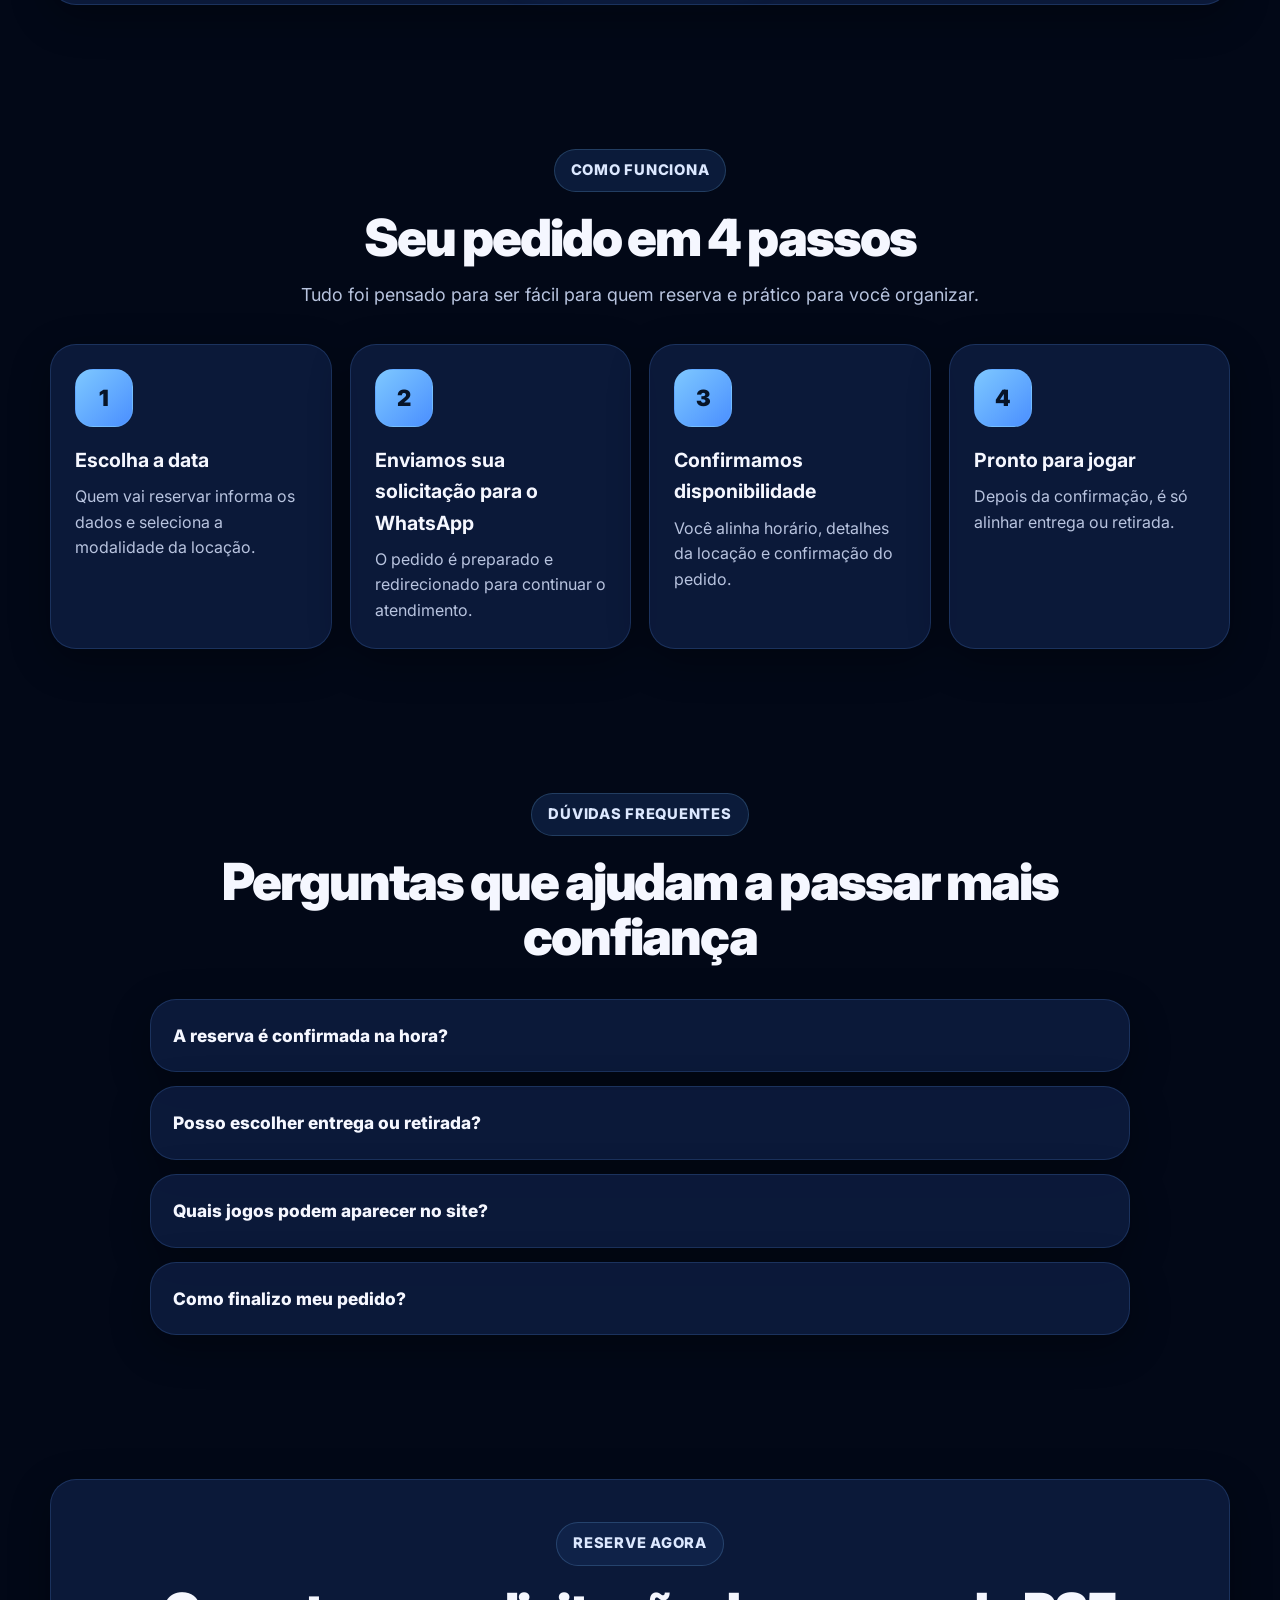
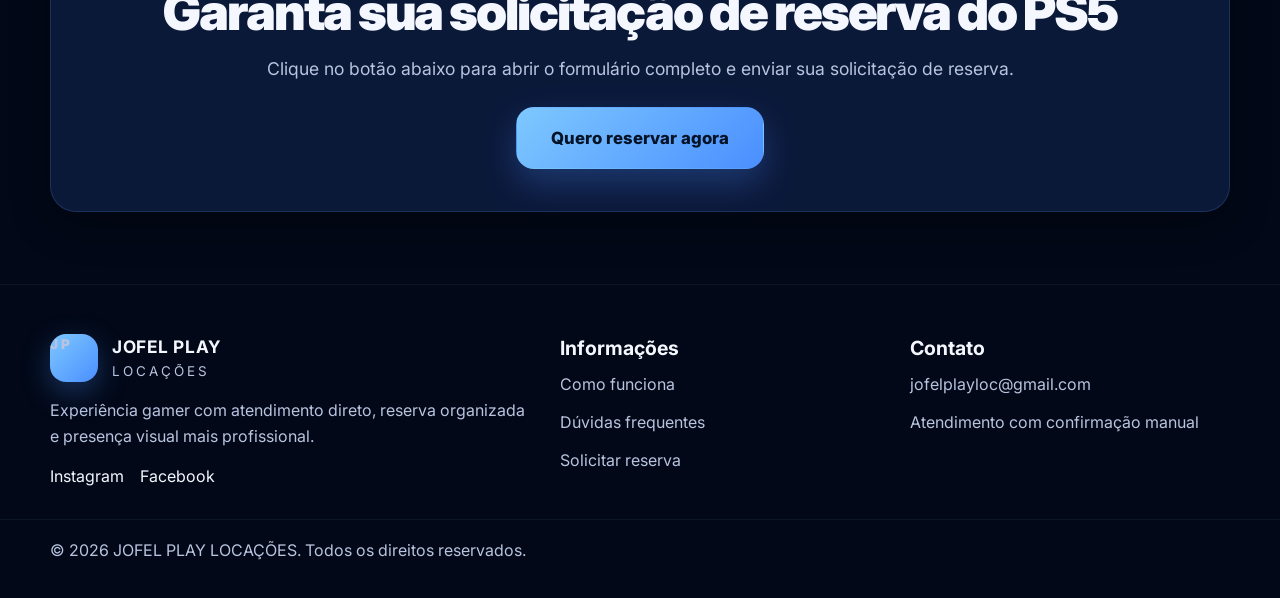
==== commit 1eb69edb: "Add files via upload" ====
--- a/index.html
+++ b/index.html
@@ -3,371 +3,477 @@
 <head>
   <meta charset="UTF-8" />
   <meta name="viewport" content="width=device-width, initial-scale=1.0" />
-  <title>JOFEL PLAY LOCAÇÕES | Reserva de PS5</title>
-  <meta
-    name="description"
-    content="Reserve seu PS5 com a JOFEL PLAY LOCAÇÕES. Solicite online, receba confirmação pelo WhatsApp e escolha entre retirada ou entrega."
-  />
+  <title>JOFEL PLAY LOCAÇÕES | Aluguel de PS5</title>
+  <meta name="description" content="Alugue seu PlayStation 5 com reserva online, pacotes práticos, jogos em destaque e atendimento direto pelo WhatsApp." />
+  <link rel="preconnect" href="https://fonts.googleapis.com">
+  <link rel="preconnect" href="https://fonts.gstatic.com" crossorigin>
+  <link href="https://fonts.googleapis.com/css2?family=Inter:wght@400;500;600;700;800;900&display=swap" rel="stylesheet">
   <link rel="stylesheet" href="style.css" />
 </head>
-<body class="site-body">
-  <div class="bg-orb orb-1"></div>
-  <div class="bg-orb orb-2"></div>
-  <div class="bg-grid"></div>
-
-  <header class="topbar">
-    <div class="container topbar-inner">
-      <a href="index.html" class="brand">
-        <span class="brand-badge">JP</span>
-        <span class="brand-text">
-          <strong>JOFEL PLAY</strong>
-          <small>LOCAÇÕES</small>
-        </span>
-      </a>
-
-      <nav class="nav-desktop">
+<body>
+  <div class="site-bg"></div>
+
+  <header class="header">
+    <div class="container nav">
+      <a href="#inicio" class="brand brand-elegant">
+  <span class="brand-mark" aria-hidden="true">
+    <span class="brand-mark-ring"></span>
+    <span class="brand-mark-text">JP</span>
+  </span>
+  <span class="brand-copy">
+    <strong>JOFEL PLAY</strong>
+    <span>LOCAÇÕES PREMIUM</span>
+  </span>
+</a>
+
+      <button class="menu-toggle" id="menuToggle" aria-label="Abrir menu">☰</button>
+
+      <nav class="nav-links" id="navLinks">
+        <a href="#vantagens">Vantagens</a>
         <a href="#jogos">Jogos</a>
-        <a href="#vantagens">Vantagens</a>
+        <a href="#pacotes">Pacotes</a>
         <a href="#como-funciona">Como funciona</a>
         <a href="#duvidas">Dúvidas</a>
+        <a href="#rodape">Contato</a>
       </nav>
 
-      <a href="reserva.html" class="btn btn-primary">Reservar agora</a>
+      <a class="btn btn-primary nav-cta" href="reserva.html">Reservar agora</a>
     </div>
   </header>
 
   <main>
-    <section class="hero-section hero-clean">
-      <div class="container hero-grid clean-hero-grid">
-        <div class="hero-copy reveal">
-          <span class="pill">Reserva online com confirmação no WhatsApp</span>
-          <h1>ALUGUE SEU <span>PS5</span> COM MAIS PRATICIDADE, SEGURANÇA E CONFIANÇA</h1>
-          <p class="hero-description">
-            Faça sua solicitação em poucos minutos, escolha a modalidade da locação e finalize tudo com atendimento direto no WhatsApp.
-            Um jeito mais profissional de reservar seu PlayStation 5.
+    <section class="hero" id="inicio">
+      <div class="container hero-grid">
+        <div class="hero-copy">
+          <div class="eyebrow">JOFEL PLAY LOCAÇÕES</div>
+          <h1>Alugue seu <span>PlayStation 5</span> com visual premium e reserva simples</h1>
+          <p>
+            Escolha o pacote, veja os jogos em destaque e envie sua solicitação com tudo organizado.
+            Uma experiência mais bonita, mais prática e mais confiável para quem quer jogar sem dor de cabeça.
           </p>
 
+          <div class="hero-points">
+            <span>🎮 Jogos em destaque</span>
+            <span>⚡ Reserva rápida</span>
+            <span>✅ Atendimento direto</span>
+          </div>
+
           <div class="hero-actions">
-            <a href="reserva.html" class="btn btn-primary btn-lg">Quero fazer minha reserva</a>
-            <a href="#jogos" class="btn btn-secondary btn-lg">Ver jogos disponíveis</a>
-          </div>
-
-          <div class="hero-mini-trust">
-            <span>🎮 PS5 pronto para locação</span>
-            <span>📲 Atendimento direto</span>
-            <span>🔒 Reserva com análise</span>
-          </div>
-        </div>
-
-        <div class="hero-visual reveal">
-          <div class="hero-real-card">
-            <div class="hero-real-card-header">
-              <span class="hero-chip">PS5</span>
-              <span class="hero-chip hero-chip-soft">Locação premium</span>
-            </div>
-
-            <div class="hero-real-media">
-              <img
-                src="https://images.unsplash.com/photo-1606813907291-d86efa9b94db?auto=format&fit=crop&w=1200&q=80"
-                alt="Console PlayStation 5 com controle"
-              />
-            </div>
-
-            <div class="hero-real-footer">
-              <div class="mini-info-card">
-                <strong>Pedido online</strong>
-                <p>Você envia a solicitação pelo site e recebe retorno no WhatsApp.</p>
+            <a class="btn btn-primary" href="reserva.html">Quero fazer minha reserva</a>
+            <a class="btn btn-secondary" href="#jogos">Ver jogos disponíveis</a>
+          </div>
+
+          <div class="price-ps5 premium-hero-product">
+            <div class="ps5-real-wrap">
+              <img src="assets/ps5-console.png" alt="PlayStation 5" class="ps5-real-image" />
+              <div class="ps5-svg-fallback" aria-hidden="true">
+                <svg viewBox="0 0 240 220" xmlns="http://www.w3.org/2000/svg" role="img">
+                  <defs>
+                    <linearGradient id="g1" x1="0" y1="0" x2="1" y2="1">
+                      <stop offset="0%" stop-color="#eaf4ff"/>
+                      <stop offset="100%" stop-color="#b9d7ff"/>
+                    </linearGradient>
+                    <linearGradient id="g2" x1="0" y1="0" x2="0" y2="1">
+                      <stop offset="0%" stop-color="#173a73"/>
+                      <stop offset="100%" stop-color="#09142c"/>
+                    </linearGradient>
+                  </defs>
+                  <path d="M62 22c20 2 27 17 34 41v101c-8 20-20 29-36 34-6 1-10-2-10-8V31c0-6 4-10 12-9Z" fill="url(#g1)"/>
+                  <path d="M176 22c-20 2-27 17-34 41v101c8 20 20 29 36 34 6 1 10-2 10-8V31c0-6-4-10-12-9Z" fill="url(#g1)"/>
+                  <rect x="94" y="34" width="52" height="157" rx="16" fill="url(#g2)"/>
+                  <rect x="102" y="48" width="36" height="111" rx="10" fill="#050c1a"/>
+                  <rect x="112" y="173" width="15" height="15" rx="4" fill="#102952"/>
+                  <circle cx="120" cy="16" r="6" fill="#78caff"/>
+                </svg>
               </div>
-              <div class="mini-info-card">
-                <strong>Jogos em destaque</strong>
-                <p>Mostre os títulos mais procurados e valorize ainda mais sua locação.</p>
-              </div>
-            </div>
-          </div>
-        </div>
-      </div>
-    </section>
-
-    <section class="trust-bar reveal">
-      <div class="container trust-bar-grid">
-        <div class="trust-item">✔ Solicitação rápida pelo site</div>
-        <div class="trust-item">✔ Confirmação manual via WhatsApp</div>
-        <div class="trust-item">✔ Jogos em destaque no catálogo</div>
-        <div class="trust-item">✔ Visual mais profissional</div>
-      </div>
-    </section>
-
-    <section id="jogos" class="section section-dark games-section">
+            </div>
+            <div class="price-note premium-price-note">
+              <span class="price-kicker">Locação a partir de</span>
+              <strong>R$ 15,00</strong>
+              <small>Planos por 1 hora, 1 dia e final de semana</small>
+            </div>
+          </div>
+        </div>
+
+        <div class="hero-card-wrap">
+          <div class="hero-card hero-card-main">
+            <div class="hero-card-tags">
+              <span class="tag active">PS5</span>
+              <span class="tag">Locação premium</span>
+            </div>
+
+            <div class="hero-card-item">
+              <h3>Formulário mais completo</h3>
+              <p>Dados pessoais, endereço, detalhes da locação e resumo antes do envio.</p>
+            </div>
+
+            <div class="hero-card-item">
+              <h3>Pacotes mais claros</h3>
+              <p>Visual premium para 1 hora, 1 dia e final de semana com 1 ou 2 manetes.</p>
+            </div>
+
+            <div class="hero-card-item">
+              <h3>Catálogo gamer premium</h3>
+              <p>Escolha os destaques do catálogo e navegue com mais facilidade no celular e no computador.</p>
+            </div>
+          </div>
+        </div>
+      </div>
+    </section>
+
+    <section class="trust-strip">
+      <div class="container trust-items">
+        <span>✔ Solicitação via WhatsApp</span>
+        <span>✔ Catálogo visual premium</span>
+        <span>✔ Pacotes bem destacados</span>
+        <span>✔ Estrutura mais profissional</span>
+      </div>
+    </section>
+
+    <section class="section" id="vantagens">
       <div class="container">
-        <div class="section-heading reveal catalog-heading">
-          <span class="section-tag">Jogos em destaque</span>
-          <h2>Os jogos que mais chamam atenção para quem quer alugar um PS5</h2>
+        <div class="section-title">
+          <div class="eyebrow center">VANTAGENS</div>
+          <h2>Por que alugar com a JOFEL PLAY?</h2>
+          <p>Tudo foi pensado para você reservar rápido, com mais segurança e sem complicação.</p>
+        </div>
+
+        <div class="cards-grid four">
+          <article class="info-card">
+            <div class="icon-box">🎮</div>
+            <h3>Visual gamer</h3>
+            <p>Layout inspirado no universo PlayStation para uma experiência mais imersiva.</p>
+          </article>
+          <article class="info-card">
+            <div class="icon-box">📲</div>
+            <h3>Contato direto</h3>
+            <p>Após a reserva, falamos com você diretamente no WhatsApp para alinhar tudo.</p>
+          </article>
+          <article class="info-card">
+            <div class="icon-box">🛡️</div>
+            <h3>Mais confiança</h3>
+            <p>Processo claro, confirmação manual e comunicação direta do início ao fim.</p>
+          </article>
+          <article class="info-card">
+            <div class="icon-box">⚡</div>
+            <h3>Reserva simples</h3>
+            <p>Você escolhe, envia a solicitação e pronto. Rápido e sem enrolação.</p>
+          </article>
+        </div>
+      </div>
+    </section>
+
+    <section class="section games-section" id="jogos">
+  <div class="container">
+    <div class="section-title">
+      <div class="eyebrow center">JOGOS EM DESTAQUE</div>
+      <h2>Um catálogo com visual estilo streaming 🎮</h2>
+      <p>Agora os jogos ficam com presença muito mais forte, elegante e premium, no estilo inspirado em plataformas como Netflix.</p>
+    </div>
+
+    <div class="games-showcase-head">
+      <div>
+        <span class="games-showcase-label">CATÁLOGO PREMIUM</span>
+        <h3>Escolha seus títulos favoritos</h3>
+      </div>
+      <p>Arraste para o lado no celular ou use as setas no computador.</p>
+    </div>
+
+    <div class="games-carousel-shell games-carousel-shell-netflix">
+      <button class="carousel-arrow left" id="gamesPrev" aria-label="Voltar jogos">‹</button>
+
+      <div class="games-carousel games-carousel-netflix" id="gamesCarousel">
+        <article class="lux-game-card netflix-card">
+          <div class="lux-cover netflix-cover cover-gta">
+            <img src="assets/games/gta-v.jpg" alt="Capa GTA V" class="official-cover" />
+            <div class="lux-fallback">GTA V</div>
+            <div class="lux-overlay"></div>
+            <div class="netflix-topline">
+              <span class="lux-chip">Mundo aberto</span>
+              <span class="netflix-badge">Popular</span>
+            </div>
+            <div class="lux-caption netflix-caption">
+              <span class="netflix-mini">Ação • Online • Clássico</span>
+              <h3>GTA V</h3>
+              <p>Perfeito para quem quer liberdade total, corridas, missões e muita resenha.</p>
+            </div>
+          </div>
+        </article>
+
+        <article class="lux-game-card netflix-card">
+          <div class="lux-cover netflix-cover cover-fc">
+            <img src="assets/games/ea-sports-fc.jpg" alt="Capa EA SPORTS FC" class="official-cover" />
+            <div class="lux-fallback">EA SPORTS FC</div>
+            <div class="lux-overlay"></div>
+            <div class="netflix-topline">
+              <span class="lux-chip">Multiplayer</span>
+              <span class="netflix-badge">Top partidas</span>
+            </div>
+            <div class="lux-caption netflix-caption">
+              <span class="netflix-mini">Futebol • Versus • Amigos</span>
+              <h3>EA SPORTS FC</h3>
+              <p>Ideal para rivalidade, resenha em dupla e partidas competitivas no PS5.</p>
+            </div>
+          </div>
+        </article>
+
+        <article class="lux-game-card netflix-card">
+          <div class="lux-cover netflix-cover cover-gow">
+            <img src="assets/games/god-of-war.jpg" alt="Capa God of War" class="official-cover" />
+            <div class="lux-fallback">God of War</div>
+            <div class="lux-overlay"></div>
+            <div class="netflix-topline">
+              <span class="lux-chip">Aventura</span>
+              <span class="netflix-badge">Narrativo</span>
+            </div>
+            <div class="lux-caption netflix-caption">
+              <span class="netflix-mini">História • Visual épico</span>
+              <h3>God of War</h3>
+              <p>Uma experiência forte para quem quer campanha marcante e gráfico absurdo.</p>
+            </div>
+          </div>
+        </article>
+
+        <article class="lux-game-card netflix-card">
+          <div class="lux-cover netflix-cover cover-spider">
+            <img src="assets/games/spider-man-2.jpg" alt="Capa Spider-Man 2" class="official-cover" />
+            <div class="lux-fallback">Spider-Man 2</div>
+            <div class="lux-overlay"></div>
+            <div class="netflix-topline">
+              <span class="lux-chip">Exclusivo</span>
+              <span class="netflix-badge">PS5</span>
+            </div>
+            <div class="lux-caption netflix-caption">
+              <span class="netflix-mini">Ação • Herói • Exclusivo</span>
+              <h3>Spider-Man 2</h3>
+              <p>Card com presença premium para deixar o catálogo muito mais bonito.</p>
+            </div>
+          </div>
+        </article>
+
+        <article class="lux-game-card netflix-card">
+          <div class="lux-cover netflix-cover cover-mk">
+            <img src="assets/games/mortal-kombat-1.jpg" alt="Capa Mortal Kombat 1" class="official-cover" />
+            <div class="lux-fallback">Mortal Kombat 1</div>
+            <div class="lux-overlay"></div>
+            <div class="netflix-topline">
+              <span class="lux-chip">Versus</span>
+              <span class="netflix-badge">Insano</span>
+            </div>
+            <div class="lux-caption netflix-caption">
+              <span class="netflix-mini">Luta • X1 • Competitivo</span>
+              <h3>Mortal Kombat 1</h3>
+              <p>Ótimo para quem quer emoção, disputa e partidas rápidas com impacto visual forte.</p>
+            </div>
+          </div>
+        </article>
+
+        <article class="lux-game-card netflix-card">
+          <div class="lux-cover netflix-cover cover-plus">
+            <img src="assets/games/ps-plus.jpg" alt="Catálogo PS Plus" class="official-cover" />
+            <div class="lux-fallback">PS Plus</div>
+            <div class="lux-overlay"></div>
+            <div class="netflix-topline">
+              <span class="lux-chip">Catálogo</span>
+              <span class="netflix-badge">Mais opções</span>
+            </div>
+            <div class="lux-caption netflix-caption">
+              <span class="netflix-mini">Variedade • Biblioteca</span>
+              <h3>PS Plus</h3>
+              <p>Na locação você também pode pedir jogos disponíveis dentro do catálogo PS Plus.</p>
+            </div>
+          </div>
+        </article>
+      </div>
+
+      <button class="carousel-arrow right" id="gamesNext" aria-label="Avançar jogos">›</button>
+    </div>
+  </div>
+</section>
+
+    <section class="section packages-section" id="pacotes">
+      <div class="container">
+        <div class="section-title">
+          <div class="eyebrow center gold">PACOTES</div>
+          <h2>Escolha o pacote ideal para sua locação</h2>
+          <p>Valores apresentados de forma clara para facilitar sua escolha antes da reserva.</p>
+        </div>
+
+        <div class="package-grid">
+          <article class="package-card">
+            <div class="package-top">
+              <span class="package-pill">1 HORA</span>
+              <h3>Locação rápida</h3>
+              <p>Ideal para jogar por um tempo e aproveitar sem compromisso longo.</p>
+            </div>
+            <div class="package-prices">
+              <div class="price-row"><span>1 manete</span><strong>R$ 15</strong></div>
+              <div class="price-row"><span>2 manetes</span><strong>R$ 25</strong></div>
+            </div>
+            <ul class="package-list">
+              <li>Reserva prática</li>
+              <li>Ótimo para partidas rápidas</li>
+              <li>Atendimento direto</li>
+            </ul>
+            <a class="btn btn-package" href="reserva.html">Reservar este pacote</a>
+          </article>
+
+          <article class="package-card">
+            <div class="package-top">
+              <span class="package-pill">1 DIA</span>
+              <h3>Locação completa</h3>
+              <p>Perfeito para curtir com calma durante o dia com mais liberdade.</p>
+            </div>
+            <div class="package-prices">
+              <div class="price-row"><span>1 manete</span><strong>R$ 50</strong></div>
+              <div class="price-row"><span>2 manetes</span><strong>R$ 60</strong></div>
+            </div>
+            <ul class="package-list">
+              <li>Mais tempo para aproveitar</li>
+              <li>Ideal para jogar com amigo</li>
+              <li>Boa opção para o dia todo</li>
+            </ul>
+            <a class="btn btn-package" href="reserva.html">Reservar este pacote</a>
+          </article>
+
+          <article class="package-card featured">
+            <div class="featured-badge">Mais pedido</div>
+            <div class="package-top">
+              <span class="package-pill">FINAL DE SEMANA</span>
+              <h3>Melhor custo-benefício</h3>
+              <p>Ótimo para sexta, sábado e domingo com muito mais tempo de diversão.</p>
+            </div>
+            <div class="package-prices">
+              <div class="price-row"><span>1 manete</span><strong>R$ 100</strong></div>
+              <div class="price-row"><span>2 manetes</span><strong>R$ 110</strong></div>
+            </div>
+            <ul class="package-list">
+              <li>Mais horas para curtir</li>
+              <li>Excelente para família e amigos</li>
+              <li>Plano com maior valor percebido</li>
+            </ul>
+            <a class="btn btn-package" href="reserva.html">Reservar este pacote</a>
+          </article>
+        </div>
+      </div>
+    </section>
+
+    <section class="section security-section">
+      <div class="container security-grid">
+        <div class="security-card big">
+          <div class="eyebrow">SEGURANÇA</div>
+          <h2>Sua reserva é confirmada com segurança</h2>
           <p>
-            Em vez de filmes e séries, aqui o destaque fica para os jogos mais procurados.
-            Isso ajuda a deixar o site com mais cara de locação gamer e aumenta o interesse de quem entra para reservar.
+            Após o envio, entramos em contato pelo WhatsApp para confirmar todos os detalhes com você.
           </p>
-        </div>
-
-        <div class="games-carousel reveal">
-          <button class="carousel-btn prev" type="button" aria-label="Voltar jogos">‹</button>
-
-          <div class="games-track" id="gamesTrack">
-            <article class="game-poster-card">
-              <img src="https://image.api.playstation.com/vulcan/ap/rnd/202203/1515/3kJiTxldWTL5rv0DuTL6xxv9.jpg" alt="Grand Theft Auto V" />
-              <div class="poster-overlay">
-                <span class="poster-tag">Mundo aberto</span>
-                <h3>Grand Theft Auto V</h3>
-                <p>Um dos títulos mais pedidos para jogar no PS5.</p>
-              </div>
-            </article>
-
-            <article class="game-poster-card">
-              <img src="https://image.api.playstation.com/vulcan/ap/rnd/202507/1617/c0de16eeac11db63d8bc70226d53f746cd36845995551211.jpg" alt="EA SPORTS FC 26" />
-              <div class="poster-overlay">
-                <span class="poster-tag">Futebol</span>
-                <h3>EA SPORTS FC 26</h3>
-                <p>Ótimo para partidas locais com amigos e família.</p>
-              </div>
-            </article>
-
-            <article class="game-poster-card">
-              <img src="https://image.api.playstation.com/vulcan/ap/rnd/202503/2016/9c66234099a4c6dc39a12c4101746f7dc9d87babbca5efe4.jpg" alt="God of War Ragnarök" />
-              <div class="poster-overlay">
-                <span class="poster-tag">Aventura</span>
-                <h3>God of War Ragnarök</h3>
-                <p>Um exclusivo forte para valorizar ainda mais o catálogo.</p>
-              </div>
-            </article>
-
-            <article class="game-poster-card">
-              <img src="https://image.api.playstation.com/vulcan/ap/rnd/202308/0718/21b32023d0332afe6f2fa5ae74d66ceea4fa82212922135a.jpg" alt="Marvel's Spider-Man 2" />
-              <div class="poster-overlay">
-                <span class="poster-tag">Exclusivo</span>
-                <h3>Marvel's Spider-Man 2</h3>
-                <p>Visual forte e muito bom para chamar atenção no site.</p>
-              </div>
-            </article>
-
-            <article class="game-poster-card">
-              <img src="https://image.api.playstation.com/vulcan/ap/rnd/202208/0921/XwlZSgRh83BCWcSMIjfTyeoF.jpg" alt="Hogwarts Legacy" />
-              <div class="poster-overlay">
-                <span class="poster-tag">RPG</span>
-                <h3>Hogwarts Legacy</h3>
-                <p>Mais variedade para mostrar uma experiência completa.</p>
-              </div>
-            </article>
-          </div>
-
-          <button class="carousel-btn next" type="button" aria-label="Avançar jogos">›</button>
-        </div>
-      </div>
-    </section>
-
-    <section id="vantagens" class="section">
+          <ul class="bullet-list">
+            <li>Dados reunidos para trazer mais controle e identificação</li>
+            <li>Confirmação manual antes do fechamento final</li>
+            <li>Contato direto para alinhar entrega, retirada e pagamento</li>
+            <li>Estrutura mais profissional para passar confiança</li>
+          </ul>
+        </div>
+
+        <div class="security-side">
+          <article class="security-card small"><h3>Presença de marca</h3><p>O site ganha mais peso visual e deixa a experiência muito mais forte.</p></article>
+          <article class="security-card small"><h3>Atendimento humano</h3><p>Quem reserva continua falando com você diretamente no WhatsApp.</p></article>
+          <article class="security-card small"><h3>Mais organização</h3><p>O processo fica mais claro tanto para você quanto para quem vai reservar.</p></article>
+        </div>
+      </div>
+    </section>
+
+    <section class="section urgency-section">
       <div class="container">
-        <div class="section-heading reveal">
-          <span class="section-tag">Vantagens</span>
-          <h2>Um site que ajuda o cliente a reservar com mais confiança</h2>
-          <p>
-            O foco aqui é simples: facilitar a reserva, passar mais segurança e deixar a JOFEL PLAY com uma presença visual mais forte.
-          </p>
-        </div>
-
-        <div class="cards-grid four-cols">
-          <article class="feature-card reveal">
-            <div class="icon-wrap">⚡</div>
-            <h3>Reserva rápida</h3>
-            <p>Quem entra no site entende o processo com facilidade e já pode enviar o pedido.</p>
-          </article>
-
-          <article class="feature-card reveal">
-            <div class="icon-wrap">📲</div>
-            <h3>Atendimento direto</h3>
-            <p>Depois da solicitação, o contato continua no WhatsApp de forma prática.</p>
-          </article>
-
-          <article class="feature-card reveal">
-            <div class="icon-wrap">🛡️</div>
-            <h3>Mais segurança</h3>
-            <p>A reserva passa por análise antes da confirmação final.</p>
-          </article>
-
-          <article class="feature-card reveal">
-            <div class="icon-wrap">🎮</div>
-            <h3>Visual gamer</h3>
-            <p>Os jogos em destaque reforçam a proposta do site e valorizam a locação.</p>
-          </article>
-        </div>
-      </div>
-    </section>
-
-    <section id="seguranca" class="section section-dark">
-      <div class="container security-layout">
-        <div class="security-copy reveal">
-          <span class="section-tag">Segurança e organização</span>
-          <h2>Mais clareza para quem reserva e mais controle para você</h2>
-          <p>
-            A solicitação é enviada pelo site, mas a confirmação acontece manualmente. Isso ajuda a organizar melhor o atendimento e evita confusões na hora de fechar a locação.
-          </p>
-
-          <ul class="security-list">
-            <li>Pedido enviado com os dados completos do cliente</li>
-            <li>Confirmação feita diretamente no WhatsApp</li>
-            <li>Mais controle sobre data, horário e modalidade</li>
-            <li>Experiência mais profissional desde o primeiro clique</li>
-          </ul>
-        </div>
-
-        <div class="security-cards reveal">
-          <article class="glass-card">
-            <strong>Processo mais claro</strong>
-            <p>O cliente entende que primeiro envia a solicitação e depois recebe a confirmação.</p>
-          </article>
-
-          <article class="glass-card">
-            <strong>Mais confiança</strong>
-            <p>Um layout organizado ajuda a passar mais credibilidade na hora da reserva.</p>
-          </article>
-
-          <article class="glass-card">
-            <strong>Atendimento humano</strong>
-            <p>Você continua no controle da conversa e do fechamento pelo WhatsApp.</p>
-          </article>
-        </div>
-      </div>
-    </section>
-
-    <section class="section">
+        <div class="callout">
+          <div class="eyebrow gold center">ATENÇÃO</div>
+          <h2>Horários e finais de semana costumam esgotar rápido</h2>
+          <p>Garanta sua reserva com antecedência para não ficar sem.</p>
+          <a class="btn btn-primary" href="reserva.html">Reservar meu PS5 agora</a>
+        </div>
+      </div>
+    </section>
+
+    <section class="section" id="como-funciona">
       <div class="container">
-        <div class="urgent-banner reveal">
-          <span class="section-tag warning-tag">Atenção</span>
-          <h2>Finais de semana e horários mais disputados costumam acabar mais rápido</h2>
-          <p>
-            Faça sua solicitação com antecedência para aumentar as chances de conseguir a data e o horário que você quer.
-          </p>
-          <a href="reserva.html" class="btn btn-primary btn-lg">Reservar meu PS5 agora</a>
-        </div>
-      </div>
-    </section>
-
-    <section id="como-funciona" class="section">
+        <div class="section-title">
+          <div class="eyebrow center">COMO FUNCIONA</div>
+          <h2>Seu pedido em 4 passos</h2>
+          <p>Tudo foi pensado para ser fácil para quem reserva e prático para você organizar.</p>
+        </div>
+
+        <div class="cards-grid four steps-grid">
+          <article class="step-card"><div class="step-number">1</div><h3>Escolha a data</h3><p>Quem vai reservar informa os dados e seleciona a modalidade da locação.</p></article>
+          <article class="step-card"><div class="step-number">2</div><h3>Enviamos sua solicitação para o WhatsApp</h3><p>O pedido é preparado e redirecionado para continuar o atendimento.</p></article>
+          <article class="step-card"><div class="step-number">3</div><h3>Confirmamos disponibilidade</h3><p>Você alinha horário, detalhes da locação e confirmação do pedido.</p></article>
+          <article class="step-card"><div class="step-number">4</div><h3>Pronto para jogar</h3><p>Depois da confirmação, é só alinhar entrega ou retirada.</p></article>
+        </div>
+      </div>
+    </section>
+
+    <section class="section faq-section" id="duvidas">
+      <div class="container faq-wrap">
+        <div class="section-title">
+          <div class="eyebrow center">DÚVIDAS FREQUENTES</div>
+          <h2>Perguntas que ajudam a passar mais confiança</h2>
+        </div>
+
+        <div class="faq-list">
+          <details><summary>A reserva é confirmada na hora?</summary><p>Não. Após o envio, a solicitação passa por análise e confirmação manual pelo WhatsApp.</p></details>
+          <details><summary>Posso escolher entrega ou retirada?</summary><p>Sim. Isso pode ser alinhado diretamente no atendimento, conforme disponibilidade.</p></details>
+          <details><summary>Quais jogos podem aparecer no site?</summary><p>Os títulos em destaque servem para mostrar o catálogo, mas você pode consultar outros jogos da PS Plus.</p></details>
+          <details><summary>Como finalizo meu pedido?</summary><p>Você clica para reservar, preenche as informações e continua o atendimento pelo WhatsApp.</p></details>
+        </div>
+      </div>
+    </section>
+
+    <section class="section reserve-section" id="reserva">
       <div class="container">
-        <div class="section-heading reveal">
-          <span class="section-tag">Como funciona</span>
-          <h2>Sua reserva em 4 passos</h2>
-          <p>
-            Um fluxo simples para o cliente e mais organizado para o seu atendimento.
-          </p>
-        </div>
-
-        <div class="steps-grid">
-          <article class="step-card reveal">
-            <span class="step-number">1</span>
-            <h3>Preencha a solicitação</h3>
-            <p>Informe seus dados, escolha a data e selecione a modalidade da locação.</p>
-          </article>
-
-          <article class="step-card reveal">
-            <span class="step-number">2</span>
-            <h3>Envie pelo site</h3>
-            <p>O pedido é preparado com tudo organizado para seguir para o WhatsApp.</p>
-          </article>
-
-          <article class="step-card reveal">
-            <span class="step-number">3</span>
-            <h3>Receba a confirmação</h3>
-            <p>A JOFEL PLAY analisa a disponibilidade e confirma os detalhes com você.</p>
-          </article>
-
-          <article class="step-card reveal">
-            <span class="step-number">4</span>
-            <h3>Pronto para jogar</h3>
-            <p>Com tudo alinhado, é só combinar a retirada ou entrega e curtir o PS5.</p>
-          </article>
-        </div>
-      </div>
-    </section>
-
-    <section id="duvidas" class="section section-dark">
-      <div class="container">
-        <div class="section-heading reveal">
-          <span class="section-tag">Dúvidas frequentes</span>
-          <h2>Perguntas que ajudam a fechar a reserva com mais segurança</h2>
-        </div>
-
-        <div class="faq-list">
-          <details class="faq-item reveal">
-            <summary>A reserva é confirmada na hora?</summary>
-            <p>Não. Primeiro o pedido é enviado e depois a confirmação é feita pela JOFEL PLAY no WhatsApp.</p>
-          </details>
-
-          <details class="faq-item reveal">
-            <summary>Posso escolher entrega ou retirada?</summary>
-            <p>Sim. Na solicitação você informa a forma de recebimento desejada.</p>
-          </details>
-
-          <details class="faq-item reveal">
-            <summary>Quais dados preciso preencher?</summary>
-            <p>Você informa seus dados para identificação, organização da locação e confirmação do pedido.</p>
-          </details>
-
-          <details class="faq-item reveal">
-            <summary>Como finalizo a reserva?</summary>
-            <p>Depois de enviar o formulário, o atendimento continua pelo WhatsApp para alinhar tudo com você.</p>
-          </details>
-        </div>
-      </div>
-    </section>
-
-    <section class="section">
-      <div class="container">
-        <div class="final-cta reveal">
-          <span class="section-tag">Reserve agora</span>
-          <h2>Garanta sua solicitação de reserva do PS5 agora mesmo</h2>
-          <p>
-            Preencha o formulário, envie seu pedido e receba a confirmação diretamente no WhatsApp.
-          </p>
-          <a href="reserva.html" class="btn btn-primary btn-xl">Quero reservar agora</a>
+        <div class="callout reserve-box">
+          <div class="eyebrow center">RESERVE AGORA</div>
+          <h2>Garanta sua solicitação de reserva do PS5</h2>
+          <p>Clique no botão abaixo para abrir o formulário completo e enviar sua solicitação de reserva.</p>
+          <a class="btn btn-primary large" href="reserva.html">Quero reservar agora</a>
         </div>
       </div>
     </section>
   </main>
 
-  <footer class="site-footer">
+  <footer class="footer" id="rodape">
     <div class="container footer-grid">
       <div>
-        <a href="index.html" class="brand footer-brand">
-          <span class="brand-badge">JP</span>
-          <span class="brand-text">
+        <a href="#inicio" class="brand footer-brand">
+          <div class="brand-badge brand-logo-wrap">
+            <img src="assets/logo-jofel.png" alt="Logo JOFEL PLAY" class="brand-logo-image" />
+            <span class="brand-logo-fallback">JP</span>
+          </div>
+          <div>
             <strong>JOFEL PLAY</strong>
-            <small>LOCAÇÕES</small>
-          </span>
+            <span>LOCAÇÕES</span>
+          </div>
         </a>
-        <p class="footer-copy">Aluguel de PS5 com solicitação online, atendimento direto e mais praticidade para a sua reserva.</p>
-      </div>
-
+        <p>Experiência gamer com atendimento direto, reserva organizada e presença visual mais profissional.</p>
+        <div class="social-links">
+          <a href="https://www.instagram.com/jofelplay/" target="_blank" rel="noopener noreferrer">Instagram</a>
+          <a href="https://www.facebook.com/profile.php?id=61575388936324" target="_blank" rel="noopener noreferrer">Facebook</a>
+        </div>
+      </div>
       <div>
         <h3>Informações</h3>
-        <ul class="footer-links">
-          <li><a href="reserva.html">Fazer reserva</a></li>
+        <ul>
           <li><a href="#como-funciona">Como funciona</a></li>
           <li><a href="#duvidas">Dúvidas frequentes</a></li>
+          <li><a href="reserva.html">Solicitar reserva</a></li>
         </ul>
       </div>
-
       <div>
         <h3>Contato</h3>
-        <ul class="footer-links">
-          <li><a href="https://wa.me/5533999296276" target="_blank" rel="noopener noreferrer">WhatsApp: (33) 99929-6276</a></li>
-          <li><a href="https://www.instagram.com/jofelplay/" target="_blank" rel="noopener noreferrer">Instagram oficial</a></li>
-          <li><a href="https://www.facebook.com/profile.php?id=61575388936324" target="_blank" rel="noopener noreferrer">Facebook oficial</a></li>
+        <ul>
+          <li><a href="mailto:jofelplayloc@gmail.com">jofelplayloc@gmail.com</a></li>
+          <li>Atendimento com confirmação manual</li>
         </ul>
       </div>
     </div>
-
-    <div class="container footer-bottom">
-      <p>© 2026 JOFEL PLAY LOCAÇÕES. Todos os direitos reservados.</p>
-    </div>
+    <div class="footer-bottom"><div class="container"><p>© 2026 JOFEL PLAY LOCAÇÕES. Todos os direitos reservados.</p></div></div>
   </footer>
 
   <script src="script.js"></script>
--- a/style.css
+++ b/style.css
@@ -1,1276 +1,1723 @@
-* {
-  margin: 0;
-  padding: 0;
-  box-sizing: border-box;
-}
-
-:root {
-  --bg-main: #040816;
-  --bg-2: #071126;
-  --bg-3: #0d1730;
-  --card: rgba(13, 23, 48, 0.78);
-  --card-strong: rgba(14, 25, 52, 0.94);
-  --card-soft: rgba(255, 255, 255, 0.05);
-  --stroke: rgba(115, 163, 255, 0.18);
-  --stroke-2: rgba(255, 255, 255, 0.08);
-  --text: #ffffff;
-  --text-soft: #d7e6ff;
-  --text-muted: #9bb3db;
-  --blue-1: #7dd3fc;
-  --blue-2: #3b82f6;
-  --blue-3: #1d4ed8;
-  --blue-4: #60a5fa;
-  --warning: #f59e0b;
-  --success: #22c55e;
-  --shadow-lg: 0 30px 80px rgba(0, 0, 0, 0.45);
-  --shadow-md: 0 16px 40px rgba(0, 0, 0, 0.32);
-  --radius-xl: 30px;
-  --radius-lg: 24px;
-  --radius-md: 18px;
-  --radius-sm: 14px;
-  --container: 1180px;
-}
-
-html {
-  scroll-behavior: smooth;
-}
-
-body {
-  font-family: Arial, Helvetica, sans-serif;
-  color: var(--text);
-  background:
-    radial-gradient(circle at top left, rgba(59, 130, 246, 0.18), transparent 25%),
-    radial-gradient(circle at top right, rgba(125, 211, 252, 0.12), transparent 22%),
-    linear-gradient(180deg, #030712 0%, #071126 55%, #040816 100%);
-  min-height: 100vh;
-  overflow-x: hidden;
-}
-
-.site-body {
-  position: relative;
-}
-
-img {
-  max-width: 100%;
-  display: block;
-}
-
-a {
-  text-decoration: none;
-  color: inherit;
-}
-
-button,
-input,
-select,
-textarea {
-  font: inherit;
-}
-
-.container {
-  width: min(var(--container), calc(100% - 32px));
-  margin: 0 auto;
-  position: relative;
-  z-index: 2;
-}
-
-.bg-grid {
-  position: fixed;
-  inset: 0;
-  background-image:
-    linear-gradient(rgba(255, 255, 255, 0.02) 1px, transparent 1px),
-    linear-gradient(90deg, rgba(255, 255, 255, 0.02) 1px, transparent 1px);
-  background-size: 36px 36px;
-  mask-image: linear-gradient(180deg, rgba(0, 0, 0, 0.8), transparent);
-  pointer-events: none;
-  z-index: 0;
-}
-
-.bg-orb {
-  position: fixed;
-  border-radius: 50%;
-  filter: blur(90px);
-  pointer-events: none;
-  z-index: 0;
-  opacity: 0.45;
-}
-
-.orb-1 {
-  width: 260px;
-  height: 260px;
-  top: 100px;
-  left: -70px;
-  background: rgba(59, 130, 246, 0.35);
-}
-
-.orb-2 {
-  width: 300px;
-  height: 300px;
-  top: 260px;
-  right: -80px;
-  background: rgba(34, 197, 94, 0.12);
-}
-
-.topbar {
-  position: sticky;
-  top: 0;
-  z-index: 40;
-  backdrop-filter: blur(18px);
-  background: rgba(3, 7, 18, 0.55);
-  border-bottom: 1px solid rgba(255, 255, 255, 0.06);
-}
-
-.topbar-inner {
-  min-height: 82px;
-  display: flex;
-  align-items: center;
-  justify-content: space-between;
-  gap: 20px;
-}
-
-.brand {
-  display: inline-flex;
-  align-items: center;
-  gap: 12px;
-}
-
-.brand-badge {
-  width: 48px;
-  height: 48px;
-  border-radius: 16px;
-  display: grid;
-  place-items: center;
-  font-weight: 900;
-  color: #03111f;
-  background: linear-gradient(135deg, var(--blue-1), var(--blue-2));
-  box-shadow: 0 10px 30px rgba(59, 130, 246, 0.35);
-}
-
-.brand-text {
-  display: flex;
-  flex-direction: column;
-  line-height: 1;
-}
-
-.brand-text strong {
-  font-size: 0.95rem;
-  letter-spacing: 0.08em;
-}
-
-.brand-text small {
-  font-size: 0.74rem;
-  letter-spacing: 0.22em;
-  color: var(--text-muted);
-  margin-top: 5px;
-}
-
-.nav-desktop {
-  display: flex;
-  gap: 22px;
-  align-items: center;
-}
-
-.nav-desktop a {
-  color: var(--text-soft);
-  font-size: 0.95rem;
-  transition: 0.25s ease;
-}
-
-.nav-desktop a:hover {
-  color: #fff;
-}
-
-.btn {
-  min-height: 52px;
-  padding: 14px 22px;
-  border-radius: 16px;
-  display: inline-flex;
-  align-items: center;
-  justify-content: center;
-  gap: 10px;
-  font-weight: 800;
-  border: 1px solid transparent;
-  transition: 0.25s ease;
-  cursor: pointer;
-}
-
-.btn:hover {
-  transform: translateY(-2px);
-}
-
-.btn-primary {
-  color: #03111f;
-  background: linear-gradient(135deg, var(--blue-1), var(--blue-2));
-  box-shadow: 0 16px 34px rgba(59, 130, 246, 0.28);
-}
-
-.btn-secondary {
-  color: var(--text);
-  background: rgba(255, 255, 255, 0.05);
-  border-color: rgba(255, 255, 255, 0.08);
-}
-
-.btn-lg {
-  min-height: 58px;
-  padding: 16px 28px;
-  border-radius: 18px;
-  font-size: 1rem;
-}
-
-.btn-xl {
-  min-height: 62px;
-  padding: 18px 34px;
-  border-radius: 20px;
-  font-size: 1.04rem;
-}
-
-.hero-section {
-  padding: 54px 0 26px;
-}
-
-.hero-grid {
-  display: grid;
-  grid-template-columns: 1.08fr 0.92fr;
-  gap: 30px;
-  align-items: center;
-}
-
-.pill,
-.section-tag {
-  display: inline-flex;
-  align-items: center;
-  justify-content: center;
-  width: fit-content;
-  padding: 9px 14px;
-  border-radius: 999px;
-  font-size: 0.8rem;
-  font-weight: 800;
-  letter-spacing: 0.08em;
-  text-transform: uppercase;
-  color: #d8ecff;
-  background: rgba(59, 130, 246, 0.12);
-  border: 1px solid rgba(125, 211, 252, 0.2);
-}
-
-.warning-tag {
-  background: rgba(245, 158, 11, 0.12);
-  border-color: rgba(245, 158, 11, 0.28);
-  color: #fde68a;
-}
-
-.hero-copy h1 {
-  font-size: clamp(2.4rem, 5vw, 4.6rem);
-  line-height: 0.98;
-  font-weight: 900;
-  letter-spacing: -0.03em;
-  margin-top: 20px;
-}
-
-.hero-copy h1 span {
-  background: linear-gradient(135deg, #ffffff, #8fd6ff);
-  -webkit-background-clip: text;
-  -webkit-text-fill-color: transparent;
-  background-clip: text;
-}
-
-.hero-description {
-  font-size: 1.08rem;
-  line-height: 1.7;
-  color: var(--text-soft);
-  margin-top: 20px;
-  max-width: 640px;
-}
-
-.hero-highlights {
-  margin-top: 26px;
-  display: grid;
-  grid-template-columns: repeat(2, 1fr);
-  gap: 16px;
-}
-
-.highlight-card,
-.glass-card,
-.feature-card,
-.step-card,
-.proof-card,
-.reserve-form-card,
-.reserve-note,
-.security-copy,
-.final-cta,
-.urgent-banner,
-.faq-item,
-.trust-bar,
-.hero-frame,
-.reserve-copy {
-  background: var(--card);
-  border: 1px solid var(--stroke);
-  box-shadow: var(--shadow-lg);
-  backdrop-filter: blur(16px);
-}
-
-.highlight-card {
-  padding: 18px;
-  border-radius: var(--radius-md);
-}
-
-.highlight-card strong {
-  display: block;
-  margin-bottom: 8px;
-  font-size: 1rem;
-}
-
-.highlight-card p {
-  color: var(--text-muted);
-  line-height: 1.55;
-}
-
-.hero-actions {
-  margin-top: 28px;
-  display: flex;
-  gap: 14px;
-  flex-wrap: wrap;
-}
-
-.hero-mini-trust {
-  margin-top: 22px;
-  display: flex;
-  flex-wrap: wrap;
-  gap: 10px;
-}
-
-.hero-mini-trust span {
-  padding: 10px 14px;
-  border-radius: 999px;
-  color: var(--text-soft);
-  background: rgba(255, 255, 255, 0.05);
-  border: 1px solid var(--stroke-2);
-  font-size: 0.93rem;
-}
-
-.hero-frame {
-  position: relative;
-  border-radius: 30px;
-  overflow: hidden;
-  padding: 16px;
-}
-
-.hero-frame img {
-  width: 100%;
-  height: 560px;
-  object-fit: cover;
-  border-radius: 24px;
-  border: 1px solid rgba(255, 255, 255, 0.08);
-}
-
-.hero-badge-floating {
-  position: absolute;
-  top: 28px;
-  left: 28px;
-  z-index: 2;
-  padding: 12px 18px;
-  border-radius: 999px;
-  background: linear-gradient(135deg, rgba(125, 211, 252, 0.95), rgba(59, 130, 246, 0.95));
-  color: #04111f;
-  font-weight: 900;
-  box-shadow: 0 14px 30px rgba(59, 130, 246, 0.4);
-}
-
-.hero-info-box {
-  position: absolute;
-  z-index: 2;
-  width: 240px;
-  padding: 16px;
-  border-radius: 18px;
-  background: rgba(4, 10, 24, 0.82);
-  border: 1px solid rgba(255, 255, 255, 0.08);
-  backdrop-filter: blur(14px);
-  box-shadow: var(--shadow-md);
-}
-
-.hero-info-box strong {
-  display: block;
-  margin-bottom: 8px;
-}
-
-.hero-info-box p {
-  color: var(--text-muted);
-  line-height: 1.5;
-  font-size: 0.94rem;
-}
-
-.hero-info-top {
-  top: 90px;
-  right: 30px;
-}
-
-.hero-info-bottom {
-  left: 30px;
-  bottom: 30px;
-}
-
-.trust-bar {
-  margin: 12px auto 0;
-  border-radius: 24px;
-  overflow: hidden;
-}
-
-.trust-bar-grid {
-  padding: 18px;
-  display: grid;
-  grid-template-columns: repeat(4, 1fr);
-  gap: 14px;
-}
-
-.trust-item {
-  text-align: center;
-  padding: 14px;
-  border-radius: 16px;
-  color: var(--text-soft);
-  background: rgba(255, 255, 255, 0.04);
-  border: 1px solid var(--stroke-2);
-  font-weight: 700;
-}
-
-.section {
-  padding: 72px 0;
-  position: relative;
-  z-index: 2;
-}
-
-.section-dark {
-  background: linear-gradient(180deg, rgba(255,255,255,0.02), rgba(255,255,255,0.01));
-  border-top: 1px solid rgba(255,255,255,0.04);
-  border-bottom: 1px solid rgba(255,255,255,0.04);
-}
-
-.section-heading {
-  text-align: center;
-  max-width: 760px;
-  margin: 0 auto 34px;
-}
-
-.section-heading h2 {
-  font-size: clamp(1.9rem, 4vw, 3rem);
-  line-height: 1.1;
-  margin-top: 14px;
-}
-
-.section-heading p {
-  margin-top: 14px;
-  color: var(--text-soft);
-  line-height: 1.7;
-}
-
-.cards-grid {
-  display: grid;
-  gap: 18px;
-}
-
-.four-cols {
-  grid-template-columns: repeat(4, 1fr);
-}
-
-.feature-card {
-  padding: 24px;
-  border-radius: var(--radius-lg);
-}
-
-.icon-wrap {
-  width: 58px;
-  height: 58px;
-  border-radius: 18px;
-  display: grid;
-  place-items: center;
-  font-size: 1.4rem;
-  margin-bottom: 18px;
-  background: linear-gradient(135deg, rgba(125,211,252,0.2), rgba(59,130,246,0.2));
-  border: 1px solid rgba(125, 211, 252, 0.18);
-}
-
-.feature-card h3,
-.step-card h3,
-.proof-card h3,
-.reserve-note h3,
-.form-top h2 {
-  font-size: 1.15rem;
-  margin-bottom: 10px;
-}
-
-.feature-card p,
-.step-card p,
-.proof-card p,
-.security-copy p,
-.reserve-note li,
-.reserve-copy p,
-.form-top p,
-.faq-item p,
-.final-cta p,
-.urgent-banner p,
-.glass-card p {
-  color: var(--text-soft);
-  line-height: 1.7;
-}
-
-.security-layout {
-  display: grid;
-  grid-template-columns: 1fr 0.95fr;
-  gap: 24px;
-  align-items: start;
-}
-
-.security-copy {
-  padding: 28px;
-  border-radius: var(--radius-xl);
-}
-
-.security-copy h2 {
-  font-size: clamp(2rem, 4vw, 3rem);
-  line-height: 1.08;
-  margin-top: 16px;
-  margin-bottom: 18px;
-}
-
-.security-list {
-  margin-top: 18px;
-  list-style: none;
-  display: grid;
-  gap: 12px;
-}
-
-.security-list li {
-  padding: 14px 16px;
-  border-radius: 16px;
-  background: rgba(255,255,255,0.04);
-  border: 1px solid var(--stroke-2);
-  color: var(--text-soft);
-}
-
-.security-cards {
-  display: grid;
-  gap: 16px;
-}
-
-.glass-card {
-  padding: 22px;
-  border-radius: var(--radius-lg);
-}
-
-.glass-card strong {
-  display: block;
-  margin-bottom: 10px;
-  font-size: 1.02rem;
-}
-
-.urgent-banner,
-.final-cta {
-  padding: 34px 26px;
-  border-radius: 28px;
-  text-align: center;
-}
-
-.urgent-banner h2,
-.final-cta h2 {
-  font-size: clamp(1.9rem, 4vw, 3rem);
-  line-height: 1.1;
-  margin: 14px auto 12px;
-  max-width: 840px;
-}
-
-.steps-grid {
-  display: grid;
-  grid-template-columns: repeat(4, 1fr);
-  gap: 18px;
-}
-
-.step-card {
-  padding: 24px;
-  border-radius: var(--radius-lg);
-}
-
-.step-number {
-  width: 52px;
-  height: 52px;
-  display: inline-flex;
-  align-items: center;
-  justify-content: center;
-  border-radius: 50%;
-  margin-bottom: 16px;
-  font-weight: 900;
-  color: #04111f;
-  background: linear-gradient(135deg, var(--blue-1), var(--blue-2));
-  box-shadow: 0 10px 24px rgba(59, 130, 246, 0.32);
-}
-
-.proof-grid {
-  display: grid;
-  grid-template-columns: repeat(3, 1fr);
-  gap: 18px;
-}
-
-.proof-card {
-  padding: 24px;
-  border-radius: var(--radius-lg);
-}
-
-.faq-list {
-  display: grid;
-  gap: 16px;
-  max-width: 920px;
-  margin: 0 auto;
-}
-
-.faq-item {
-  border-radius: 20px;
-  padding: 0;
-  overflow: hidden;
-}
-
-.faq-item summary {
-  list-style: none;
-  cursor: pointer;
-  padding: 22px 24px;
-  font-weight: 800;
-  color: #fff;
-  position: relative;
-}
-
-.faq-item summary::-webkit-details-marker {
-  display: none;
-}
-
-.faq-item p {
-  padding: 0 24px 22px;
-}
-
-.reserve-main {
-  padding-top: 40px;
-}
-
-.reserve-layout {
-  display: grid;
-  grid-template-columns: 0.9fr 1.1fr;
-  gap: 24px;
-  align-items: start;
-}
-
-.reserve-copy {
-  padding: 28px;
-  border-radius: 28px;
-  position: sticky;
-  top: 104px;
-}
-
-.reserve-copy h1 {
-  font-size: clamp(2rem, 4vw, 3.2rem);
-  line-height: 1.06;
-  margin-top: 16px;
-  margin-bottom: 14px;
-}
-
-.reserve-benefits {
-  margin-top: 24px;
-  display: grid;
-  gap: 14px;
-}
-
-.reserve-note {
-  margin-top: 22px;
-  padding: 22px;
-  border-radius: 22px;
-}
-
-.reserve-note ul {
-  padding-left: 20px;
-  margin-top: 10px;
-}
-
-.reserve-note li + li {
-  margin-top: 8px;
-}
-
-.reserve-form-card {
-  padding: 24px;
-  border-radius: 28px;
-}
-
-.form-top {
-  margin-bottom: 18px;
-}
-
-.form-top h2 {
-  font-size: 1.5rem;
-  margin-top: 12px;
-}
-
-.reserve-form {
-  width: 100%;
-}
-
-.form-block + .form-block {
-  margin-top: 20px;
-}
-
-.form-block {
-  padding: 18px;
-  border-radius: 22px;
-  background: rgba(255,255,255,0.03);
-  border: 1px solid var(--stroke-2);
-}
-
-.form-block h3 {
-  margin-bottom: 16px;
-  font-size: 1.06rem;
-}
-
-.form-grid {
-  display: grid;
-  grid-template-columns: repeat(2, 1fr);
-  gap: 16px;
-}
-
-.form-group {
-  display: flex;
-  flex-direction: column;
-}
-
-.form-group.full {
-  grid-column: 1 / -1;
-}
-
-.form-group label {
-  margin-bottom: 9px;
-  font-weight: 700;
-  color: #d8e8ff;
-}
-
-.form-group input,
-.form-group select,
-.form-group textarea {
-  width: 100%;
-  border: 1px solid rgba(125, 211, 252, 0.12);
-  background: rgba(255, 255, 255, 0.06);
-  color: #ffffff;
-  border-radius: 16px;
-  padding: 15px 16px;
-  outline: none;
-  transition: 0.2s ease;
-}
-
-.form-group input::placeholder,
-.form-group textarea::placeholder {
-  color: #a9bfdc;
-}
-
-.form-group input:focus,
-.form-group select:focus,
-.form-group textarea:focus {
-  border-color: rgba(125, 211, 252, 0.5);
-  box-shadow: 0 0 0 4px rgba(125, 211, 252, 0.09);
-}
-
-.form-group select option {
-  color: #000;
-}
-
-.summary-panel {
-  margin-top: 20px;
-  padding: 20px;
-  border-radius: 20px;
-  background: linear-gradient(180deg, rgba(59,130,246,0.12), rgba(125,211,252,0.05));
-  border: 1px dashed rgba(125, 211, 252, 0.3);
-}
-
-.summary-panel h3 {
-  margin-bottom: 10px;
-}
-
-.summary-panel p {
-  color: var(--text-soft);
-  line-height: 1.7;
-}
-
-.checks {
-  margin-top: 20px;
-  display: grid;
-  gap: 12px;
-}
-
-.check-item {
-  display: flex;
-  align-items: flex-start;
-  gap: 10px;
-  color: var(--text-soft);
-  line-height: 1.5;
-}
-
-.check-item input {
-  margin-top: 4px;
-  transform: scale(1.12);
-}
-
-.form-actions {
-  margin-top: 24px;
-  display: flex;
-  flex-wrap: wrap;
-  gap: 14px;
-}
-
-.submit-btn {
-  border: 0;
-}
-
-.success-message {
-  margin-top: 18px;
-  padding: 18px;
-  border-radius: 18px;
-  background: rgba(34, 197, 94, 0.14);
-  border: 1px solid rgba(34, 197, 94, 0.26);
-  color: #d9ffe6;
-  font-weight: 700;
-  line-height: 1.6;
-}
-
-.reveal {
-  opacity: 0;
-  transform: translateY(22px);
-  transition: opacity 0.7s ease, transform 0.7s ease;
-}
-
-.reveal.visible {
-  opacity: 1;
-  transform: translateY(0);
-}
-
-@media (max-width: 1120px) {
-  .hero-grid,
-  .security-layout,
-  .reserve-layout {
-    grid-template-columns: 1fr;
-  }
-
-  .hero-frame img {
-    height: 460px;
-  }
-
-  .reserve-copy {
-    position: static;
-  }
-
-  .four-cols {
-    grid-template-columns: repeat(2, 1fr);
-  }
-
-  .steps-grid {
-    grid-template-columns: repeat(2, 1fr);
-  }
-
-  .proof-grid,
-  .trust-bar-grid {
-    grid-template-columns: repeat(2, 1fr);
-  }
-}
-
-@media (max-width: 820px) {
-  .nav-desktop {
-    display: none;
-  }
-
-  .hero-highlights,
-  .form-grid,
-  .four-cols,
-  .steps-grid,
-  .proof-grid,
-  .trust-bar-grid {
-    grid-template-columns: 1fr;
-  }
-
-  .topbar-inner {
-    min-height: 76px;
-  }
-
-  .hero-frame img {
-    height: 340px;
-  }
-
-  .hero-info-top,
-  .hero-info-bottom {
-    position: static;
-    width: 100%;
-    margin-top: 12px;
-  }
-
-  .hero-frame {
-    padding: 14px;
-  }
-
-  .hero-badge-floating {
-    top: 22px;
-    left: 22px;
-    font-size: 0.92rem;
-  }
-
-  .section,
-  .hero-section {
-    padding: 56px 0;
-  }
-}
-
-@media (max-width: 560px) {
-  .container {
-    width: min(var(--container), calc(100% - 20px));
-  }
-
-  .topbar-inner {
-    gap: 12px;
-  }
-
-  .brand-badge {
-    width: 42px;
-    height: 42px;
-    border-radius: 14px;
-  }
-
-  .brand-text strong {
-    font-size: 0.88rem;
-  }
-
-  .brand-text small {
-    font-size: 0.68rem;
-  }
-
-  .btn,
-  .btn-lg,
-  .btn-xl {
-    width: 100%;
-  }
-
-  .hero-copy h1 {
-    font-size: 2.05rem;
-  }
-
-  .hero-description,
-  .section-heading p,
-  .feature-card p,
-  .step-card p,
-  .proof-card p,
-  .reserve-copy p,
-  .security-copy p,
-  .faq-item p,
-  .urgent-banner p,
-  .final-cta p {
-    font-size: 0.96rem;
-  }
-
-  .hero-actions,
-  .form-actions {
-    flex-direction: column;
-  }
-
-  .feature-card,
-  .step-card,
-  .proof-card,
-  .security-copy,
-  .reserve-copy,
-  .reserve-form-card,
-  .urgent-banner,
-  .final-cta {
-    padding: 20px;
-  }
-
-  .form-block {
-    padding: 16px;
-  }
-
-  .faq-item summary {
-    padding: 18px 18px;
-  }
-
-  .faq-item p {
-    padding: 0 18px 18px;
-  }
-}
-/* ===== NOVA HERO ===== */
-.hero-clean {
-  padding-top: 56px;
-}
-
-.clean-hero-grid {
+:root {
+  --bg: #020817;
+  --bg-2: #07122b;
+  --card: rgba(11, 24, 55, 0.92);
+  --card-soft: rgba(15, 31, 70, 0.75);
+  --line: rgba(99, 168, 255, 0.18);
+  --line-strong: rgba(247, 208, 109, 0.45);
+  --text: #f5f7ff;
+  --muted: #b8c4df;
+  --blue-1: #7ec8ff;
+  --blue-2: #4a8fff;
+  --blue-3: #102448;
+  --gold: #f7d06d;
+  --gold-2: #ffbf1f;
+  --shadow: 0 12px 40px rgba(0, 0, 0, 0.32);
+  --radius: 26px;
+}
+
+* {
+  margin: 0;
+  padding: 0;
+  box-sizing: border-box;
+}
+
+html { scroll-behavior: smooth; }
+
+body {
+  font-family: 'Inter', sans-serif;
+  background: var(--bg);
+  color: var(--text);
+  line-height: 1.6;
+  overflow-x: hidden;
+}
+
+.site-bg {
+  position: fixed;
+  inset: 0;
+  z-index: -2;
+  background:
+    radial-gradient(circle at 8% 10%, rgba(52, 119, 255, 0.26), transparent 28%),
+    radial-gradient(circle at 92% 18%, rgba(0, 172, 255, 0.18), transparent 25%),
+    linear-gradient(90deg, rgba(124, 179, 255, 0.06) 1px, transparent 1px),
+    linear-gradient(rgba(124, 179, 255, 0.04) 1px, transparent 1px),
+    linear-gradient(180deg, #020816 0%, #04102a 100%);
+  background-size: auto, auto, 52px 52px, 52px 52px, auto;
+}
+
+a { color: inherit; text-decoration: none; }
+img { max-width: 100%; display: block; }
+button, input, select, textarea { font: inherit; }
+
+.container {
+  width: min(1180px, calc(100% - 32px));
+  margin: 0 auto;
+}
+
+.header {
+  position: sticky;
+  top: 0;
+  z-index: 50;
+  backdrop-filter: blur(18px);
+  background: rgba(4, 10, 26, 0.82);
+  border-bottom: 1px solid rgba(126, 200, 255, 0.09);
+}
+
+.nav {
+  min-height: 84px;
+  display: flex;
   align-items: center;
-}
-
-.hero-real-card {
-  background: linear-gradient(180deg, rgba(6, 18, 42, 0.96), rgba(4, 12, 30, 0.94));
-  border: 1px solid rgba(125, 211, 252, 0.16);
-  border-radius: 34px;
-  box-shadow: var(--shadow-lg);
+  justify-content: space-between;
+  gap: 24px;
+}
+
+.brand {
+  display: flex;
+  align-items: center;
+  gap: 14px;
+  flex-shrink: 0;
+}
+
+.brand-badge {
+  width: 48px;
+  height: 48px;
+  border-radius: 16px;
+  display: grid;
+  place-items: center;
+  font-weight: 900;
+  background: linear-gradient(135deg, var(--blue-1), var(--blue-2));
+  color: #021128;
+  box-shadow: 0 10px 30px rgba(74, 143, 255, 0.32);
+}
+
+.brand strong,
+.footer-brand strong {
+  display: block;
+  font-size: 1.08rem;
+  letter-spacing: 0.04em;
+}
+
+.brand span,
+.footer-brand span {
+  display: block;
+  color: var(--muted);
+  font-size: 0.84rem;
+  letter-spacing: 0.22em;
+}
+
+.nav-links {
+  display: flex;
+  align-items: center;
+  gap: 28px;
+  color: #d8e3f8;
+  font-weight: 500;
+}
+
+.nav-links a {
+  opacity: 0.92;
+  transition: 0.2s ease;
+}
+
+.nav-links a:hover { color: var(--blue-1); }
+
+.menu-toggle {
+  display: none;
+  background: transparent;
+  border: 1px solid var(--line);
+  color: var(--text);
+  width: 44px;
+  height: 44px;
+  border-radius: 12px;
+}
+
+.btn {
+  display: inline-flex;
+  justify-content: center;
+  align-items: center;
+  min-height: 54px;
+  padding: 0 24px;
+  border-radius: 18px;
+  border: 1px solid transparent;
+  font-weight: 800;
+  font-size: 1rem;
+  transition: transform 0.2s ease, box-shadow 0.2s ease, background 0.2s ease;
+  cursor: pointer;
+}
+
+.btn:hover { transform: translateY(-2px); }
+
+.btn-primary {
+  color: #041326;
+  background: linear-gradient(135deg, var(--blue-1), var(--blue-2));
+  box-shadow: 0 14px 34px rgba(74, 143, 255, 0.28);
+}
+
+.btn-secondary {
+  color: var(--text);
+  background: rgba(255, 255, 255, 0.03);
+  border-color: rgba(255, 255, 255, 0.09);
+}
+
+.btn.large, .btn-lg {
+  min-height: 62px;
+  padding-inline: 34px;
+  font-size: 1.05rem;
+}
+
+.hero { padding: 74px 0 34px; }
+
+.hero-grid {
+  display: grid;
+  grid-template-columns: 1.1fr 0.9fr;
+  gap: 40px;
+  align-items: center;
+}
+
+.eyebrow {
+  display: inline-flex;
+  align-items: center;
+  gap: 8px;
+  padding: 9px 16px;
+  border-radius: 999px;
+  border: 1px solid rgba(126, 200, 255, 0.2);
+  color: #dce8ff;
+  background: rgba(20, 43, 86, 0.56);
+  font-size: 0.92rem;
+  font-weight: 800;
+  letter-spacing: 0.05em;
+}
+
+.eyebrow.center { margin-bottom: 18px; }
+.eyebrow.gold {
+  color: #ffecb0;
+  border-color: rgba(247, 208, 109, 0.3);
+  background: rgba(71, 54, 18, 0.34);
+}
+
+.hero-copy h1,
+.reserve-copy h1 {
+  margin-top: 18px;
+  font-size: clamp(2.9rem, 6vw, 5.3rem);
+  line-height: 0.98;
+  font-weight: 900;
+  letter-spacing: -0.04em;
+  max-width: 760px;
+}
+
+.hero-copy h1 span { color: var(--blue-1); }
+
+.hero-copy p,
+.reserve-copy > p {
+  margin-top: 22px;
+  color: var(--muted);
+  font-size: 1.13rem;
+  max-width: 720px;
+}
+
+.hero-points,
+.trust-items,
+.reserve-benefits {
+  display: flex;
+  flex-wrap: wrap;
+  gap: 12px;
+}
+
+.hero-points { margin-top: 24px; }
+
+.hero-points span,
+.trust-items span,
+.reserve-benefits .glass-card {
+  padding: 12px 18px;
+  border-radius: 16px;
+  background: rgba(17, 34, 72, 0.75);
+  border: 1px solid var(--line);
+  color: #e2edff;
+  font-weight: 600;
+}
+
+.hero-actions {
+  display: flex;
+  flex-wrap: wrap;
+  gap: 14px;
+  margin-top: 30px;
+}
+
+.price-ps5 {
+  display: flex;
+  align-items: center;
+  gap: 18px;
+  margin-top: 26px;
+  padding: 18px;
+  width: fit-content;
+  max-width: 100%;
+  border-radius: 24px;
+  border: 1px solid rgba(126, 200, 255, 0.16);
+  background: rgba(9, 24, 55, 0.65);
+  box-shadow: var(--shadow);
+}
+
+.ps5-mini {
+  width: 90px;
+  height: 90px;
+  flex-shrink: 0;
+  display: grid;
+  place-items: center;
+  background: radial-gradient(circle at center, rgba(126, 200, 255, 0.18), transparent 68%);
+}
+
+.price-note {
+  display: grid;
+  gap: 4px;
+  color: var(--muted);
+}
+
+.price-kicker {
+  font-size: 0.92rem;
+  font-weight: 700;
+  text-transform: uppercase;
+  letter-spacing: 0.07em;
+}
+
+.price-note strong {
+  color: var(--blue-1);
+  font-size: 2rem;
+  line-height: 1;
+}
+
+.price-note small {
+  color: #d8e5ff;
+  font-size: 0.95rem;
+}
+
+.hero-card-wrap {
+  display: flex;
+  justify-content: flex-end;
+}
+
+.hero-card {
+  width: 100%;
+  max-width: 470px;
+  background: linear-gradient(180deg, rgba(12, 28, 64, 0.94), rgba(8, 20, 47, 0.94));
+  border: 1px solid var(--line);
+  border-radius: 30px;
+  padding: 24px;
+  box-shadow: var(--shadow);
+}
+
+.hero-card-tags {
+  display: flex;
+  flex-wrap: wrap;
+  gap: 10px;
+  margin-bottom: 18px;
+}
+
+.tag {
+  padding: 10px 16px;
+  border-radius: 999px;
+  background: rgba(255,255,255,0.04);
+  border: 1px solid rgba(255,255,255,0.08);
+  color: #dce8ff;
+  font-weight: 700;
+}
+
+.tag.active {
+  color: #061325;
+  background: linear-gradient(135deg, var(--blue-1), var(--blue-2));
+  border-color: transparent;
+}
+
+.hero-card-item,
+.info-card,
+.step-card,
+.security-card,
+.callout,
+.game-card,
+.faq-list details,
+.package-card,
+.reserve-form-card,
+.reserve-note,
+.summary-panel,
+.glass-card {
+  background: var(--card-soft);
+  border: 1px solid var(--line);
+  border-radius: var(--radius);
+  box-shadow: var(--shadow);
+}
+
+.hero-card-item {
+  padding: 18px 18px 16px;
+  background: rgba(255,255,255,0.03);
+  border-radius: 20px;
+  box-shadow: none;
+}
+
+.hero-card-item + .hero-card-item { margin-top: 12px; }
+
+.hero-card-item h3,
+.info-card h3,
+.step-card h3,
+.security-card h3,
+.game-body h3,
+.footer h3,
+.package-card h3,
+.form-block h3,
+.summary-panel h3,
+.reserve-note h3 {
+  font-size: 1.22rem;
+  margin-bottom: 8px;
+}
+
+.hero-card-item p,
+.info-card p,
+.step-card p,
+.security-card p,
+.game-body p,
+.footer p,
+.footer li,
+.faq-list p,
+.section-title p,
+.package-card p,
+.reserve-note li,
+.summary-panel p,
+.glass-card p,
+.form-top p {
+  color: var(--muted);
+}
+
+.trust-strip { padding-bottom: 30px; }
+.trust-items { justify-content: center; }
+
+.section { padding: 72px 0; }
+
+.section-title {
+  text-align: center;
+  max-width: 860px;
+  margin: 0 auto 34px;
+}
+
+.section-title h2,
+.security-card.big h2,
+.callout h2 {
+  font-size: clamp(2rem, 4vw, 4rem);
+  line-height: 1.08;
+  letter-spacing: -0.04em;
+  font-weight: 900;
+}
+
+.section-title p {
+  margin-top: 16px;
+  font-size: 1.12rem;
+}
+
+.cards-grid,
+.package-grid {
+  display: grid;
+  gap: 18px;
+}
+
+.cards-grid.four { grid-template-columns: repeat(4, 1fr); }
+.cards-grid.three,
+.package-grid { grid-template-columns: repeat(3, 1fr); }
+
+.info-card,
+.step-card,
+.security-card { padding: 24px; }
+
+.icon-box,
+.step-number {
+  width: 58px;
+  height: 58px;
+  border-radius: 18px;
+  display: grid;
+  place-items: center;
+  font-size: 1.4rem;
+  background: linear-gradient(135deg, rgba(126, 200, 255, 0.26), rgba(74, 143, 255, 0.22));
+  border: 1px solid rgba(126, 200, 255, 0.2);
+  margin-bottom: 18px;
+}
+
+.step-number {
+  font-weight: 900;
+  color: #071428;
+  background: linear-gradient(135deg, var(--blue-1), var(--blue-2));
+}
+
+.packages-section .section-title { max-width: 900px; }
+
+.package-card {
+  position: relative;
   overflow: hidden;
+  padding: 26px;
+  background:
+    radial-gradient(circle at top, rgba(255, 191, 31, 0.12), transparent 32%),
+    linear-gradient(180deg, rgba(15, 25, 53, 0.96), rgba(9, 18, 43, 0.98));
+}
+
+.package-card::before {
+  content: '';
+  position: absolute;
+  inset: 0;
+  pointer-events: none;
+  border-radius: inherit;
+  box-shadow: inset 0 0 0 1px rgba(247, 208, 109, 0.1);
+}
+
+.package-card.featured {
+  border-color: rgba(247, 208, 109, 0.45);
+  box-shadow:
+    0 20px 46px rgba(0, 0, 0, 0.36),
+    0 0 0 1px rgba(247, 208, 109, 0.18),
+    0 0 26px rgba(247, 208, 109, 0.15);
+  transform: translateY(-8px);
+}
+
+.featured-badge {
+  position: absolute;
+  top: 18px;
+  right: 18px;
+  background: linear-gradient(135deg, #ffd34c, #ffbb17);
+  color: #14110a;
+  font-weight: 900;
+  border-radius: 999px;
+  padding: 8px 12px;
+  font-size: 0.85rem;
+}
+
+.package-pill {
+  display: inline-flex;
+  align-items: center;
+  padding: 8px 14px;
+  border-radius: 999px;
+  color: #ffecb0;
+  background: rgba(247, 208, 109, 0.12);
+  border: 1px solid rgba(247, 208, 109, 0.25);
+  font-size: 0.85rem;
+  font-weight: 800;
+  letter-spacing: 0.05em;
+}
+
+.package-top p { margin-top: 8px; }
+.package-prices {
+  margin-top: 24px;
+  display: grid;
+  gap: 12px;
+}
+
+.price-row {
+  display: flex;
+  justify-content: space-between;
+  align-items: baseline;
+  gap: 16px;
+  padding: 16px 18px;
+  background: rgba(255,255,255,0.03);
+  border: 1px solid rgba(255,255,255,0.08);
+  border-radius: 18px;
+}
+
+.price-row span { color: #dfe9ff; font-weight: 600; }
+.price-row strong {
+  color: var(--gold-2);
+  font-size: 1.6rem;
+  letter-spacing: -0.03em;
+}
+
+.package-list {
+  list-style: none;
+  display: grid;
+  gap: 10px;
+  margin-top: 22px;
+  color: #dce7ff;
+}
+
+.package-list li::before {
+  content: '✓';
+  color: var(--gold);
+  font-weight: 900;
+  margin-right: 10px;
+}
+
+.btn-package {
+  width: 100%;
+  margin-top: 22px;
+  background: linear-gradient(135deg, #ffd24a, #ffbf1f);
+  color: #14110a;
+  box-shadow: 0 14px 30px rgba(255, 191, 31, 0.18);
+}
+
+.games-carousel-shell {
+  position: relative;
+  display: flex;
+  align-items: center;
+  gap: 14px;
+}
+
+.games-carousel {
+  display: grid;
+  grid-auto-flow: column;
+  grid-auto-columns: minmax(260px, 320px);
+  gap: 18px;
+  overflow-x: auto;
+  scroll-snap-type: x mandatory;
+  padding: 6px 4px 10px;
+  scrollbar-width: none;
+  cursor: grab;
+}
+
+.games-carousel::-webkit-scrollbar { display: none; }
+.games-carousel.dragging { cursor: grabbing; user-select: none; }
+
+.carousel-arrow {
+  width: 52px;
+  height: 52px;
+  border-radius: 50%;
+  border: 1px solid rgba(126, 200, 255, 0.18);
+  background: rgba(8, 19, 47, 0.9);
+  color: #e8f2ff;
+  font-size: 2rem;
+  line-height: 1;
+  cursor: pointer;
+  flex-shrink: 0;
+  box-shadow: var(--shadow);
+}
+
+.game-card {
+  scroll-snap-align: start;
+  overflow: hidden;
+  transition: transform 0.2s ease, box-shadow 0.2s ease;
+}
+
+.game-card:hover { transform: translateY(-4px); }
+
+.game-cover {
+  min-height: 390px;
+  display: flex;
+  flex-direction: column;
+  justify-content: space-between;
+  padding: 16px;
+  color: white;
+  position: relative;
+  overflow: hidden;
+  background:
+    linear-gradient(180deg, rgba(0,0,0,0.02), rgba(0,0,0,0.68)),
+    radial-gradient(circle at top, rgba(255,255,255,0.12), transparent 35%);
+}
+
+.game-cover::before {
+  content: '';
+  position: absolute;
+  inset: 0;
+  opacity: 0.92;
+}
+
+.game-cover.gta::before {
+  background:
+    linear-gradient(180deg, rgba(0,0,0,0.12), rgba(0,0,0,0.72)),
+    linear-gradient(135deg, #82bb5d, #1f3516 70%);
+}
+.game-cover.fc::before {
+  background:
+    linear-gradient(180deg, rgba(0,0,0,0.12), rgba(0,0,0,0.72)),
+    linear-gradient(135deg, #56d2ff, #0a1733 72%);
+}
+.game-cover.gow::before {
+  background:
+    linear-gradient(180deg, rgba(0,0,0,0.1), rgba(0,0,0,0.72)),
+    linear-gradient(135deg, #d18b6c, #2a1209 72%);
+}
+.game-cover.spider::before {
+  background:
+    linear-gradient(180deg, rgba(0,0,0,0.12), rgba(0,0,0,0.72)),
+    linear-gradient(135deg, #ff5252, #3d0612 72%);
+}
+.game-cover.mk::before {
+  background:
+    linear-gradient(180deg, rgba(0,0,0,0.12), rgba(0,0,0,0.72)),
+    linear-gradient(135deg, #f0d54f, #241f09 72%);
+}
+.game-cover.plus::before {
+  background:
+    linear-gradient(180deg, rgba(0,0,0,0.12), rgba(0,0,0,0.72)),
+    linear-gradient(135deg, #78caff, #0a1731 72%);
+}
+
+.cover-badge,
+.cover-title,
+.game-cover::after {
+  position: relative;
+  z-index: 1;
+}
+
+.cover-badge {
+  width: fit-content;
+  padding: 7px 11px;
+  border-radius: 999px;
+  background: rgba(255,255,255,0.1);
+  backdrop-filter: blur(10px);
+  border: 1px solid rgba(255,255,255,0.18);
+  font-size: 0.82rem;
+  font-weight: 800;
+  letter-spacing: 0.04em;
+  text-transform: uppercase;
+}
+
+.cover-title {
+  font-size: 2rem;
+  line-height: 0.98;
+  font-weight: 900;
+  letter-spacing: -0.04em;
+  text-shadow: 0 8px 22px rgba(0,0,0,0.35);
+}
+
+.game-body { padding: 20px; }
+
+.mini-tag {
+  display: inline-flex;
+  margin-bottom: 10px;
+  padding: 7px 12px;
+  border-radius: 999px;
+  background: rgba(126, 200, 255, 0.12);
+  border: 1px solid rgba(126, 200, 255, 0.15);
+  color: #dfeeff;
+  font-size: 0.82rem;
+  font-weight: 800;
+}
+
+.games-note {
+  margin-top: 18px;
+  text-align: center;
+  color: var(--muted);
+  font-size: 0.95rem;
+}
+
+.security-grid {
+  display: grid;
+  grid-template-columns: 1fr 0.95fr;
+  gap: 20px;
+}
+
+.security-card { padding: 28px; }
+.security-card.big .eyebrow { margin-bottom: 20px; }
+
+.bullet-list {
+  list-style: none;
+  display: grid;
+  gap: 12px;
+  margin-top: 20px;
+}
+
+.bullet-list li {
+  padding: 14px 16px;
+  border-radius: 16px;
+  background: rgba(255,255,255,0.03);
+  border: 1px solid rgba(255,255,255,0.06);
+  color: #dce7ff;
+}
+
+.security-side { display: grid; gap: 18px; }
+
+.callout {
+  padding: 42px 28px;
+  text-align: center;
+}
+
+.callout p {
+  margin: 16px auto 24px;
+  max-width: 760px;
+  color: var(--muted);
+  font-size: 1.1rem;
+}
+
+.faq-wrap { max-width: 980px; }
+
+.faq-list {
+  display: grid;
+  gap: 14px;
+}
+
+.faq-list details { padding: 0 22px; }
+
+.faq-list summary {
+  list-style: none;
+  cursor: pointer;
+  padding: 22px 0;
+  font-weight: 800;
+  font-size: 1.08rem;
+}
+
+.faq-list summary::-webkit-details-marker { display: none; }
+.faq-list details p { padding-bottom: 22px; }
+
+.footer {
+  padding-top: 18px;
+  border-top: 1px solid rgba(126, 200, 255, 0.08);
+}
+
+.footer-grid {
+  display: grid;
+  grid-template-columns: 1.2fr 0.8fr 0.8fr;
+  gap: 30px;
+  padding: 30px 0;
+}
+
+.footer-brand { margin-bottom: 16px; }
+
+.social-links {
+  display: flex;
+  gap: 16px;
+  margin-top: 14px;
+  flex-wrap: wrap;
+}
+
+.footer ul {
+  list-style: none;
+  display: grid;
+  gap: 12px;
+}
+
+.footer-bottom {
+  border-top: 1px solid rgba(126, 200, 255, 0.08);
+  padding: 18px 0 34px;
+}
+
+/* RESERVA */
+.reserve-page-body { min-height: 100vh; }
+.reserve-main { padding-top: 36px; }
+
+.reserve-layout {
+  display: grid;
+  grid-template-columns: 0.9fr 1.1fr;
+  gap: 28px;
+  align-items: start;
+}
+
+.reserve-copy h1 {
+  font-size: clamp(2.3rem, 4.5vw, 4.2rem);
+  max-width: 680px;
+}
+
+.reserve-benefits {
+  display: grid;
+  grid-template-columns: 1fr;
+  margin-top: 24px;
+}
+
+.glass-card { padding: 18px; }
+
+.reserve-note,
+.reserve-form-card {
+  padding: 24px;
+}
+
+.reserve-note {
+  margin-top: 20px;
+}
+
+.reserve-note ul {
+  list-style: none;
+  display: grid;
+  gap: 10px;
+  margin-top: 10px;
+}
+
+.reserve-note li::before {
+  content: '•';
+  color: var(--blue-1);
+  margin-right: 8px;
+}
+
+.form-top { margin-bottom: 22px; }
+.section-tag {
+  display: inline-flex;
+  padding: 8px 14px;
+  border-radius: 999px;
+  background: rgba(126, 200, 255, 0.12);
+  border: 1px solid rgba(126, 200, 255, 0.16);
+  color: #e6f0ff;
+  font-size: 0.84rem;
+  font-weight: 800;
+  margin-bottom: 12px;
+}
+
+.reserve-form,
+.form-grid,
+.checks {
+  display: grid;
+  gap: 16px;
+}
+
+.form-grid {
+  grid-template-columns: repeat(2, minmax(0, 1fr));
+}
+
+.form-group {
+  display: grid;
+  gap: 8px;
+}
+
+.form-group.full { grid-column: 1 / -1; }
+
+.form-group label {
+  font-weight: 700;
+  color: #e8f0ff;
+}
+
+.form-group input,
+.form-group select,
+.form-group textarea {
+  width: 100%;
+  border: 1px solid rgba(126, 200, 255, 0.16);
+  background: rgba(255,255,255,0.035);
+  color: var(--text);
+  border-radius: 16px;
+  padding: 15px 16px;
+  outline: none;
+}
+
+.form-group input:focus,
+.form-group select:focus,
+.form-group textarea:focus {
+  border-color: rgba(126, 200, 255, 0.5);
+  box-shadow: 0 0 0 4px rgba(74, 143, 255, 0.14);
+}
+
+.form-group input::placeholder,
+.form-group textarea::placeholder {
+  color: #8fa2c8;
+}
+
+.form-block {
+  display: grid;
+  gap: 16px;
+  padding: 0 0 8px;
+}
+
+.summary-panel {
   padding: 18px;
-}
-
-.hero-real-card-header {
+  background: rgba(8, 19, 47, 0.94);
+}
+
+.summary-panel ul {
+  display: grid;
+  gap: 8px;
+  margin-top: 12px;
+  list-style: none;
+  color: #dce7ff;
+}
+
+.summary-panel li strong {
+  color: #fff2c4;
+  font-weight: 800;
+}
+
+.check-item {
   display: flex;
   gap: 12px;
+  align-items: flex-start;
+  padding: 14px 16px;
+  border-radius: 16px;
+  background: rgba(255,255,255,0.03);
+  border: 1px solid rgba(255,255,255,0.08);
+}
+
+.check-item input {
+  margin-top: 4px;
+  accent-color: #6cc4ff;
+}
+
+.form-actions {
+  display: flex;
   flex-wrap: wrap;
-  margin-bottom: 16px;
-}
-
-.hero-chip {
+  gap: 14px;
+}
+
+/* RESPONSIVO */
+@media (max-width: 1080px) {
+  .hero-grid,
+  .security-grid,
+  .cards-grid.four,
+  .cards-grid.three,
+  .package-grid,
+  .footer-grid,
+  .reserve-layout {
+    grid-template-columns: 1fr 1fr;
+  }
+
+  .nav-links {
+    gap: 18px;
+    font-size: 0.96rem;
+  }
+
+  .games-carousel {
+    grid-auto-columns: minmax(250px, 290px);
+  }
+}
+
+@media (max-width: 860px) {
+  .menu-toggle {
+    display: inline-grid;
+    place-items: center;
+  }
+
+  .nav-cta { display: none; }
+
+  .nav {
+    flex-wrap: wrap;
+    padding: 14px 0;
+  }
+
+  .nav-links {
+    display: none;
+    width: 100%;
+    flex-direction: column;
+    align-items: flex-start;
+    gap: 14px;
+    padding-top: 8px;
+  }
+
+  .nav-links.open { display: flex; }
+
+  .hero,
+  .reserve-main { padding-top: 38px; }
+
+  .hero-grid,
+  .security-grid,
+  .cards-grid.four,
+  .cards-grid.three,
+  .package-grid,
+  .footer-grid,
+  .reserve-layout {
+    grid-template-columns: 1fr;
+  }
+
+  .hero-copy h1,
+  .reserve-copy h1 {
+    font-size: 3rem;
+  }
+
+  .section { padding: 56px 0; }
+
+  .section-title h2,
+  .security-card.big h2,
+  .callout h2 {
+    font-size: 2.25rem;
+  }
+
+  .carousel-arrow { display: none; }
+}
+
+@media (max-width: 560px) {
+  .container { width: min(100% - 22px, 1180px); }
+
+  .brand strong { font-size: 0.98rem; }
+  .brand span { letter-spacing: 0.16em; font-size: 0.76rem; }
+
+  .hero-copy h1,
+  .reserve-copy h1 { font-size: 2.45rem; }
+
+  .hero-copy p,
+  .reserve-copy > p,
+  .section-title p,
+  .callout p { font-size: 1rem; }
+
+  .hero-actions,
+  .form-actions { flex-direction: column; }
+
+  .btn,
+  .btn.large,
+  .btn-lg { width: 100%; }
+
+  .hero-points,
+  .trust-items,
+  .social-links {
+    gap: 10px;
+  }
+
+  .hero-points span,
+  .trust-items span {
+    width: 100%;
+    text-align: center;
+  }
+
+  .hero-card,
+  .info-card,
+  .step-card,
+  .security-card,
+  .callout,
+  .faq-list details,
+  .package-card,
+  .reserve-form-card,
+  .reserve-note,
+  .summary-panel {
+    border-radius: 22px;
+  }
+
+  .game-cover {
+    min-height: 330px;
+  }
+
+  .cover-title { font-size: 1.75rem; }
+
+  .section-title h2,
+  .security-card.big h2,
+  .callout h2 {
+    font-size: 1.9rem;
+  }
+
+  .price-ps5 {
+    align-items: flex-start;
+    flex-direction: column;
+  }
+
+  .form-grid { grid-template-columns: 1fr; }
+}
+
+
+.brand-logo-wrap {
+  overflow: hidden;
+  position: relative;
+}
+
+.brand-logo-image {
+  width: 100%;
+  height: 100%;
+  object-fit: cover;
+  display: none;
+}
+
+.brand-logo-wrap.has-image .brand-logo-image {
+  display: block;
+}
+
+.brand-logo-wrap.has-image .brand-logo-fallback {
+  display: none;
+}
+
+.brand-logo-fallback {
+  display: grid;
+  place-items: center;
+  width: 100%;
+  height: 100%;
+}
+
+.premium-hero-product {
+  align-items: center;
+  gap: 18px;
+  padding: 18px 20px;
+  border-radius: 26px;
+  border: 1px solid rgba(126, 200, 255, 0.18);
+  background: linear-gradient(180deg, rgba(10, 21, 52, 0.9), rgba(7, 18, 43, 0.78));
+  max-width: 520px;
+}
+
+.ps5-real-wrap {
+  width: 132px;
+  min-width: 132px;
+  height: 132px;
+  display: grid;
+  place-items: center;
+  border-radius: 28px;
+  background: radial-gradient(circle at 50% 30%, rgba(126, 200, 255, 0.16), rgba(74, 143, 255, 0.03));
+  border: 1px solid rgba(126, 200, 255, 0.16);
+}
+
+.ps5-real-image {
+  max-width: 100%;
+  max-height: 100%;
+  object-fit: contain;
+  display: none;
+  filter: drop-shadow(0 14px 26px rgba(0,0,0,0.35));
+}
+
+.ps5-real-wrap.has-image .ps5-real-image {
+  display: block;
+}
+
+.ps5-real-wrap.has-image .ps5-svg-fallback {
+  display: none;
+}
+
+.ps5-svg-fallback {
+  width: 100%;
+  max-width: 110px;
+}
+
+.premium-price-note {
+  display: flex;
+  flex-direction: column;
+  gap: 6px;
+}
+
+.premium-price-note strong {
+  font-size: 2rem;
+}
+
+.premium-price-note small {
+  color: var(--muted);
+}
+
+.games-carousel-shell {
+  position: relative;
+  display: flex;
+  align-items: center;
+  gap: 14px;
+}
+
+.games-carousel {
+  display: grid;
+  grid-auto-flow: column;
+  grid-auto-columns: minmax(260px, 320px);
+  gap: 18px;
+  overflow-x: auto;
+  scroll-snap-type: x mandatory;
+  padding: 10px 4px 16px;
+  scrollbar-width: none;
+  cursor: grab;
+}
+
+.games-carousel::-webkit-scrollbar {
+  display: none;
+}
+
+.games-carousel.dragging {
+  cursor: grabbing;
+  scroll-snap-type: none;
+}
+
+.lux-game-card {
+  scroll-snap-align: start;
+}
+
+.lux-cover {
+  position: relative;
+  min-height: 460px;
+  border-radius: 28px;
+  overflow: hidden;
+  border: 1px solid rgba(247, 208, 109, 0.24);
+  box-shadow: 0 22px 70px rgba(0, 0, 0, 0.35), inset 0 1px 0 rgba(255,255,255,0.05);
+  background: linear-gradient(145deg, rgba(8, 17, 42, 0.98), rgba(2, 8, 23, 0.98));
+}
+
+.lux-cover::before {
+  content: '';
+  position: absolute;
+  inset: 0;
+  background: radial-gradient(circle at 50% 0%, rgba(255, 215, 128, 0.12), transparent 40%);
+  z-index: 0;
+}
+
+.official-cover {
+  position: absolute;
+  inset: 0;
+  width: 100%;
+  height: 100%;
+  object-fit: cover;
+  display: none;
+}
+
+.lux-cover.has-image .official-cover {
+  display: block;
+}
+
+.lux-fallback {
+  position: absolute;
+  inset: 0;
+  display: grid;
+  place-items: center;
+  font-size: 2rem;
+  font-weight: 900;
+  letter-spacing: -0.04em;
+  color: white;
+  text-align: center;
+  padding: 20px;
+  z-index: 1;
+}
+
+.lux-cover.has-image .lux-fallback {
+  display: none;
+}
+
+.cover-gta { background: linear-gradient(135deg, #50763b, #131b11); }
+.cover-fc { background: linear-gradient(135deg, #174d7c, #08121f); }
+.cover-gow { background: linear-gradient(135deg, #805741, #1f110d); }
+.cover-spider { background: linear-gradient(135deg, #9f2033, #20040a); }
+.cover-mk { background: linear-gradient(135deg, #73661f, #171506); }
+.cover-plus { background: linear-gradient(135deg, #2155bb, #081121); }
+
+.lux-overlay {
+  position: absolute;
+  inset: 0;
+  background: linear-gradient(180deg, rgba(2,8,23,0.08) 0%, rgba(2,8,23,0.16) 36%, rgba(2,8,23,0.9) 100%);
+  z-index: 2;
+}
+
+.lux-chip {
+  position: absolute;
+  top: 16px;
+  left: 16px;
+  z-index: 3;
+  padding: 8px 12px;
+  border-radius: 999px;
+  background: rgba(247, 208, 109, 0.12);
+  border: 1px solid rgba(247, 208, 109, 0.3);
+  color: #ffe8a8;
+  font-weight: 800;
+  font-size: 0.8rem;
+}
+
+.lux-caption {
+  position: absolute;
+  left: 0;
+  right: 0;
+  bottom: 0;
+  z-index: 3;
+  padding: 22px;
+}
+
+.lux-caption h3 {
+  font-size: 1.45rem;
+  margin-bottom: 6px;
+}
+
+.lux-caption p {
+  color: #d8e2f8;
+}
+
+.carousel-arrow {
+  width: 54px;
+  height: 54px;
+  border-radius: 18px;
+  border: 1px solid rgba(247, 208, 109, 0.28);
+  background: rgba(8, 19, 47, 0.92);
+  color: #ffe8a8;
+  font-size: 2rem;
+  line-height: 1;
+  cursor: pointer;
+  transition: transform 0.2s ease, background 0.2s ease;
+  flex: 0 0 auto;
+}
+
+.carousel-arrow:hover {
+  transform: translateY(-2px);
+  background: rgba(15, 31, 70, 0.96);
+}
+
+@media (max-width: 920px) {
+  .games-carousel-shell {
+    gap: 8px;
+  }
+
+  .carousel-arrow {
+    display: none;
+  }
+
+  .games-carousel {
+    grid-auto-columns: minmax(240px, 84vw);
+  }
+}
+
+@media (max-width: 720px) {
+  .premium-hero-product {
+    flex-direction: column;
+    align-items: flex-start;
+  }
+
+  .ps5-real-wrap {
+    width: 112px;
+    min-width: 112px;
+    height: 112px;
+  }
+
+  .lux-cover {
+    min-height: 400px;
+  }
+}
+
+
+/* Ajustes finos v3 */
+.nav-links.open {
+  display: flex;
+}
+
+@media (max-width: 820px) {
+  .nav-links.open {
+    display: flex;
+    width: 100%;
+    flex-direction: column;
+    align-items: flex-start;
+    gap: 14px;
+    padding: 12px 0 4px;
+  }
+
+  .carousel-arrow {
+    display: none;
+  }
+
+  .section-title p {
+    max-width: 92%;
+    margin-inline: auto;
+  }
+}
+
+.ps5-real-wrap {
+  width: 112px;
+  height: 112px;
+  border-radius: 26px;
+  overflow: hidden;
+  flex-shrink: 0;
+  background: linear-gradient(180deg, rgba(19,37,78,0.95), rgba(8,20,47,0.95));
+  border: 1px solid rgba(126, 200, 255, 0.16);
+  display: grid;
+  place-items: center;
+}
+
+.ps5-real-image {
+  width: 100%;
+  height: 100%;
+  object-fit: contain;
+  padding: 10px;
+}
+
+.ps5-svg-fallback {
+  width: 100%;
+  height: 100%;
+  display: grid;
+  place-items: center;
+  padding: 12px;
+}
+
+.brand-logo-image {
+  width: 100%;
+  height: 100%;
+  object-fit: cover;
+  border-radius: 16px;
+}
+
+.brand-logo-wrap.has-image .brand-logo-fallback,
+.ps5-real-wrap.has-image .ps5-svg-fallback,
+.lux-cover.has-image .lux-fallback {
+  display: none;
+}
+
+.brand-logo-wrap:not(.has-image) .brand-logo-image,
+.ps5-real-wrap:not(.has-image) .ps5-real-image,
+.lux-cover:not(.has-image) .official-cover {
+  display: none;
+}
+
+.official-cover {
+  position: absolute;
+  inset: 0;
+  width: 100%;
+  height: 100%;
+  object-fit: cover;
+}
+
+.lux-cover {
+  position: relative;
+  min-height: 440px;
+  border-radius: 28px;
+  overflow: hidden;
+  background: linear-gradient(180deg, rgba(16,31,67,0.92), rgba(6,14,34,0.98));
+  border: 1px solid rgba(247,208,109,0.22);
+  box-shadow: 0 18px 40px rgba(0,0,0,0.34);
+}
+
+.lux-cover::before {
+  content: '';
+  position: absolute;
+  inset: 0;
+  background: radial-gradient(circle at top, rgba(255,255,255,0.12), transparent 34%);
+  pointer-events: none;
+}
+
+.lux-overlay {
+  position: absolute;
+  inset: 0;
+  background: linear-gradient(180deg, rgba(0,0,0,0.04) 0%, rgba(0,0,0,0.28) 45%, rgba(0,0,0,0.88) 100%);
+}
+
+.lux-caption, .lux-chip, .lux-fallback {
+  position: relative;
+  z-index: 2;
+}
+
+@media (max-width: 560px) {
+  .lux-cover {
+    min-height: 400px;
+  }
+}
+
+
+/* ===== Pacote Netflix + logo elegante ===== */
+.brand-elegant {
+  gap: 16px;
+}
+
+.brand-copy {
+  display: flex;
+  flex-direction: column;
+  line-height: 1;
+}
+
+.brand-copy strong {
+  font-size: 1.12rem;
+  letter-spacing: 0.08em;
+}
+
+.brand-copy span {
+  margin-top: 6px;
+  color: #9fb2d6;
+  letter-spacing: 0.28em;
+  font-size: 0.72rem;
+}
+
+.brand-mark {
+  position: relative;
+  width: 58px;
+  height: 58px;
+  min-width: 58px;
+  border-radius: 18px;
+  display: grid;
+  place-items: center;
+  background:
+    radial-gradient(circle at 30% 25%, rgba(173, 220, 255, 0.38), transparent 34%),
+    linear-gradient(145deg, rgba(20, 40, 86, 0.98), rgba(5, 13, 33, 0.98));
+  border: 1px solid rgba(126, 200, 255, 0.26);
+  box-shadow:
+    0 16px 34px rgba(0, 0, 0, 0.34),
+    inset 0 1px 0 rgba(255,255,255,0.12),
+    inset 0 -10px 24px rgba(0,0,0,0.22);
+  overflow: hidden;
+}
+
+.brand-mark::before {
+  content: '';
+  position: absolute;
+  inset: 1px;
+  border-radius: 16px;
+  background: linear-gradient(180deg, rgba(255,255,255,0.05), rgba(255,255,255,0));
+  pointer-events: none;
+}
+
+.brand-mark-ring {
+  position: absolute;
+  inset: 8px;
+  border-radius: 13px;
+  border: 1px solid rgba(255,255,255,0.08);
+  pointer-events: none;
+}
+
+.brand-mark-text {
+  position: relative;
+  z-index: 1;
+  font-size: 1.18rem;
+  font-weight: 900;
+  letter-spacing: 0.08em;
+  color: #f5fbff;
+  text-shadow: 0 4px 16px rgba(0,0,0,0.45);
+}
+
+.games-showcase-head {
+  display: flex;
+  align-items: end;
+  justify-content: space-between;
+  gap: 18px;
+  margin: 0 auto 22px;
+  padding: 0 8px;
+}
+
+.games-showcase-head h3 {
+  font-size: clamp(1.5rem, 3vw, 2rem);
+  letter-spacing: -0.04em;
+}
+
+.games-showcase-head p {
+  color: #9cb0d7;
+  max-width: 360px;
+  text-align: right;
+}
+
+.games-showcase-label {
+  display: inline-flex;
+  margin-bottom: 10px;
+  padding: 8px 14px;
+  border-radius: 999px;
+  background: rgba(255,255,255,0.04);
+  border: 1px solid rgba(255,255,255,0.08);
+  color: #dfe9ff;
+  font-size: 0.78rem;
+  letter-spacing: 0.18em;
+  font-weight: 800;
+}
+
+.games-carousel-shell-netflix {
+  gap: 18px;
+}
+
+.games-carousel-netflix {
+  grid-auto-columns: minmax(250px, 276px);
+  gap: 24px;
+  padding: 12px 6px 20px;
+}
+
+.netflix-card {
+  transition: transform 0.28s ease, filter 0.28s ease;
+}
+
+.netflix-card:hover {
+  transform: translateY(-10px) scale(1.02);
+}
+
+.netflix-cover {
+  min-height: 392px;
+  border-radius: 24px;
+  border: 1px solid rgba(255,255,255,0.08);
+  box-shadow:
+    0 20px 46px rgba(0,0,0,0.46),
+    0 0 0 1px rgba(255,255,255,0.03),
+    inset 0 -30px 60px rgba(0,0,0,0.18);
+}
+
+.netflix-cover::after {
+  content: '';
+  position: absolute;
+  inset: 0;
+  background: linear-gradient(180deg, rgba(255,255,255,0.08), transparent 24%);
+  pointer-events: none;
+  z-index: 1;
+}
+
+.netflix-topline {
+  position: absolute;
+  top: 14px;
+  left: 14px;
+  right: 14px;
+  z-index: 3;
+  display: flex;
+  align-items: center;
+  justify-content: space-between;
+  gap: 10px;
+}
+
+.netflix-badge {
   display: inline-flex;
   align-items: center;
   justify-content: center;
-  padding: 10px 16px;
+  padding: 8px 11px;
   border-radius: 999px;
-  background: linear-gradient(135deg, var(--blue-1), var(--blue-2));
-  color: #03111f;
-  font-weight: 900;
-}
-
-.hero-chip-soft {
-  background: rgba(255, 255, 255, 0.08);
-  color: #e7f1ff;
-  border: 1px solid rgba(255, 255, 255, 0.08);
-}
-
-.hero-real-media {
-  border-radius: 28px;
-  overflow: hidden;
-  border: 1px solid rgba(255, 255, 255, 0.08);
-  min-height: 460px;
-}
-
-.hero-real-media img {
-  width: 100%;
-  height: 460px;
-  object-fit: cover;
-}
-
-.hero-real-footer {
-  display: grid;
-  grid-template-columns: repeat(2, 1fr);
-  gap: 16px;
-  margin-top: 16px;
-}
-
-.mini-info-card {
-  padding: 18px;
-  border-radius: 22px;
-  background: rgba(255, 255, 255, 0.05);
-  border: 1px solid rgba(255, 255, 255, 0.08);
-}
-
-.mini-info-card strong {
-  display: block;
-  margin-bottom: 8px;
-  font-size: 1.04rem;
-}
-
-.mini-info-card p {
-  color: var(--text-soft);
-  line-height: 1.6;
-}
-
-/* ===== CARROSSEL ===== */
-.games-section {
-  overflow: hidden;
-}
-
-.games-carousel {
-  position: relative;
-  display: flex;
-  align-items: center;
-  gap: 18px;
-}
-
-.games-track {
-  display: grid;
-  grid-auto-flow: column;
-  grid-auto-columns: minmax(230px, 230px);
-  gap: 18px;
-  overflow-x: auto;
-  scroll-behavior: smooth;
-  scrollbar-width: none;
-  padding: 8px 4px 10px;
-}
-
-.games-track::-webkit-scrollbar {
-  display: none;
-}
-
-.game-poster-card {
-  position: relative;
-  height: 380px;
-  border-radius: 26px;
-  overflow: hidden;
-  box-shadow: 0 18px 44px rgba(0, 0, 0, 0.35);
-  border: 1px solid rgba(255, 255, 255, 0.08);
-  background: #071126;
-  flex: 0 0 auto;
-}
-
-.game-poster-card img {
-  width: 100%;
-  height: 100%;
-  object-fit: cover;
-  transition: transform 0.35s ease;
-}
-
-.game-poster-card:hover img {
-  transform: scale(1.05);
-}
-
-.poster-overlay {
-  position: absolute;
-  inset: auto 0 0 0;
-  padding: 18px;
-  background: linear-gradient(180deg, transparent 0%, rgba(3, 7, 18, 0.12) 8%, rgba(3, 7, 18, 0.92) 100%);
-}
-
-.poster-tag {
-  display: inline-flex;
-  padding: 8px 12px;
-  border-radius: 999px;
-  margin-bottom: 10px;
+  background: rgba(7, 16, 38, 0.72);
+  border: 1px solid rgba(255,255,255,0.13);
+  color: #f6f8ff;
   font-size: 0.76rem;
   font-weight: 800;
-  letter-spacing: 0.05em;
-  text-transform: uppercase;
-  color: #d8ecff;
-  background: rgba(59, 130, 246, 0.16);
-  border: 1px solid rgba(125, 211, 252, 0.2);
-}
-
-.poster-overlay h3 {
-  font-size: 1.12rem;
+  backdrop-filter: blur(8px);
+}
+
+.netflix-caption {
+  padding: 24px 18px 20px;
+}
+
+.netflix-mini {
+  display: inline-block;
+  margin-bottom: 10px;
+  color: rgba(255,255,255,0.8);
+  font-size: 0.82rem;
+  font-weight: 700;
+  letter-spacing: 0.03em;
+}
+
+.netflix-caption h3 {
+  font-size: 1.55rem;
+  line-height: 1.02;
   margin-bottom: 8px;
 }
 
-.poster-overlay p {
-  font-size: 0.94rem;
+.netflix-caption p {
+  font-size: 0.96rem;
   line-height: 1.5;
-  color: #d7e6ff;
-}
-
-.carousel-btn {
+  color: #dde7fd;
+  max-width: 90%;
+}
+
+.games-carousel-shell-netflix .carousel-arrow {
   width: 52px;
   height: 52px;
-  flex: 0 0 auto;
-  border: 0;
-  border-radius: 50%;
-  cursor: pointer;
-  font-size: 2rem;
-  line-height: 1;
-  color: #fff;
-  background: rgba(255, 255, 255, 0.08);
-  border: 1px solid rgba(255, 255, 255, 0.1);
+  border-radius: 999px;
+  border: 1px solid rgba(255,255,255,0.12);
+  background: rgba(5, 13, 33, 0.86);
+  color: #ffffff;
   backdrop-filter: blur(10px);
-}
-
-.carousel-btn:hover {
-  background: rgba(59, 130, 246, 0.18);
-}
-
-/* ===== FOOTER ===== */
-.site-footer {
-  margin-top: 20px;
-  padding-top: 34px;
-  border-top: 1px solid rgba(255, 255, 255, 0.06);
-  background: rgba(0, 0, 0, 0.18);
-}
-
-.footer-grid {
-  display: grid;
-  grid-template-columns: 1.2fr 0.8fr 1fr;
-  gap: 28px;
-  padding-bottom: 28px;
-}
-
-.footer-brand {
-  margin-bottom: 16px;
-}
-
-.footer-copy {
-  max-width: 420px;
-  color: var(--text-soft);
-  line-height: 1.7;
-}
-
-.site-footer h3 {
-  font-size: 1.08rem;
-  margin-bottom: 16px;
-}
-
-.footer-links {
-  list-style: none;
-  display: grid;
-  gap: 12px;
-}
-
-.footer-links a {
-  color: var(--text-soft);
-}
-
-.footer-links a:hover {
-  color: #fff;
-}
-
-.footer-bottom {
-  padding: 18px 0 28px;
-  border-top: 1px solid rgba(255, 255, 255, 0.06);
-}
-
-.footer-bottom p {
-  text-align: center;
-  color: var(--text-muted);
-}
-
-@media (max-width: 1120px) {
-  .hero-real-footer,
-  .footer-grid {
-    grid-template-columns: 1fr;
-  }
-}
-
-@media (max-width: 820px) {
-  .games-carousel {
-    gap: 10px;
-  }
-
-  .games-track {
-    grid-auto-columns: minmax(200px, 200px);
-  }
-
-  .game-poster-card {
-    height: 340px;
-  }
-
-  .carousel-btn {
-    width: 44px;
-    height: 44px;
-    font-size: 1.6rem;
+  box-shadow: 0 14px 28px rgba(0,0,0,0.34);
+}
+
+.games-carousel-shell-netflix .carousel-arrow:hover {
+  background: rgba(12, 26, 61, 0.95);
+}
+
+.games-carousel-shell-netflix .lux-chip {
+  top: auto;
+  left: auto;
+  position: static;
+  background: rgba(255,255,255,0.12);
+  border: 1px solid rgba(255,255,255,0.15);
+  color: #ffffff;
+  backdrop-filter: blur(8px);
+}
+
+@media (max-width: 860px) {
+  .games-showcase-head {
+    flex-direction: column;
+    align-items: flex-start;
+    padding: 0;
+  }
+
+  .games-showcase-head p {
+    text-align: left;
+    max-width: none;
   }
 }
 
 @media (max-width: 560px) {
-  .hero-real-media,
-  .hero-real-media img {
-    min-height: 300px;
-    height: 300px;
-  }
-
-  .games-carousel {
-    align-items: stretch;
-  }
-
-  .games-track {
-    grid-auto-columns: minmax(180px, 180px);
-  }
-
-  .game-poster-card {
-    height: 300px;
+  .brand-elegant {
+    gap: 12px;
+  }
+
+  .brand-mark {
+    width: 50px;
+    height: 50px;
+    min-width: 50px;
+    border-radius: 16px;
+  }
+
+  .brand-copy strong {
+    font-size: 0.98rem;
+  }
+
+  .brand-copy span {
+    letter-spacing: 0.18em;
+    font-size: 0.66rem;
+  }
+
+  .games-carousel-netflix {
+    grid-auto-columns: minmax(222px, 73vw);
+    gap: 16px;
+  }
+
+  .netflix-cover {
+    min-height: 344px;
     border-radius: 20px;
   }
 
-  .carousel-btn {
-    display: none;
-  }
-}
+  .netflix-caption {
+    padding: 18px 16px 16px;
+  }
+
+  .netflix-caption h3 {
+    font-size: 1.28rem;
+  }
+
+  .netflix-caption p {
+    max-width: 100%;
+    font-size: 0.9rem;
+  }
+}
